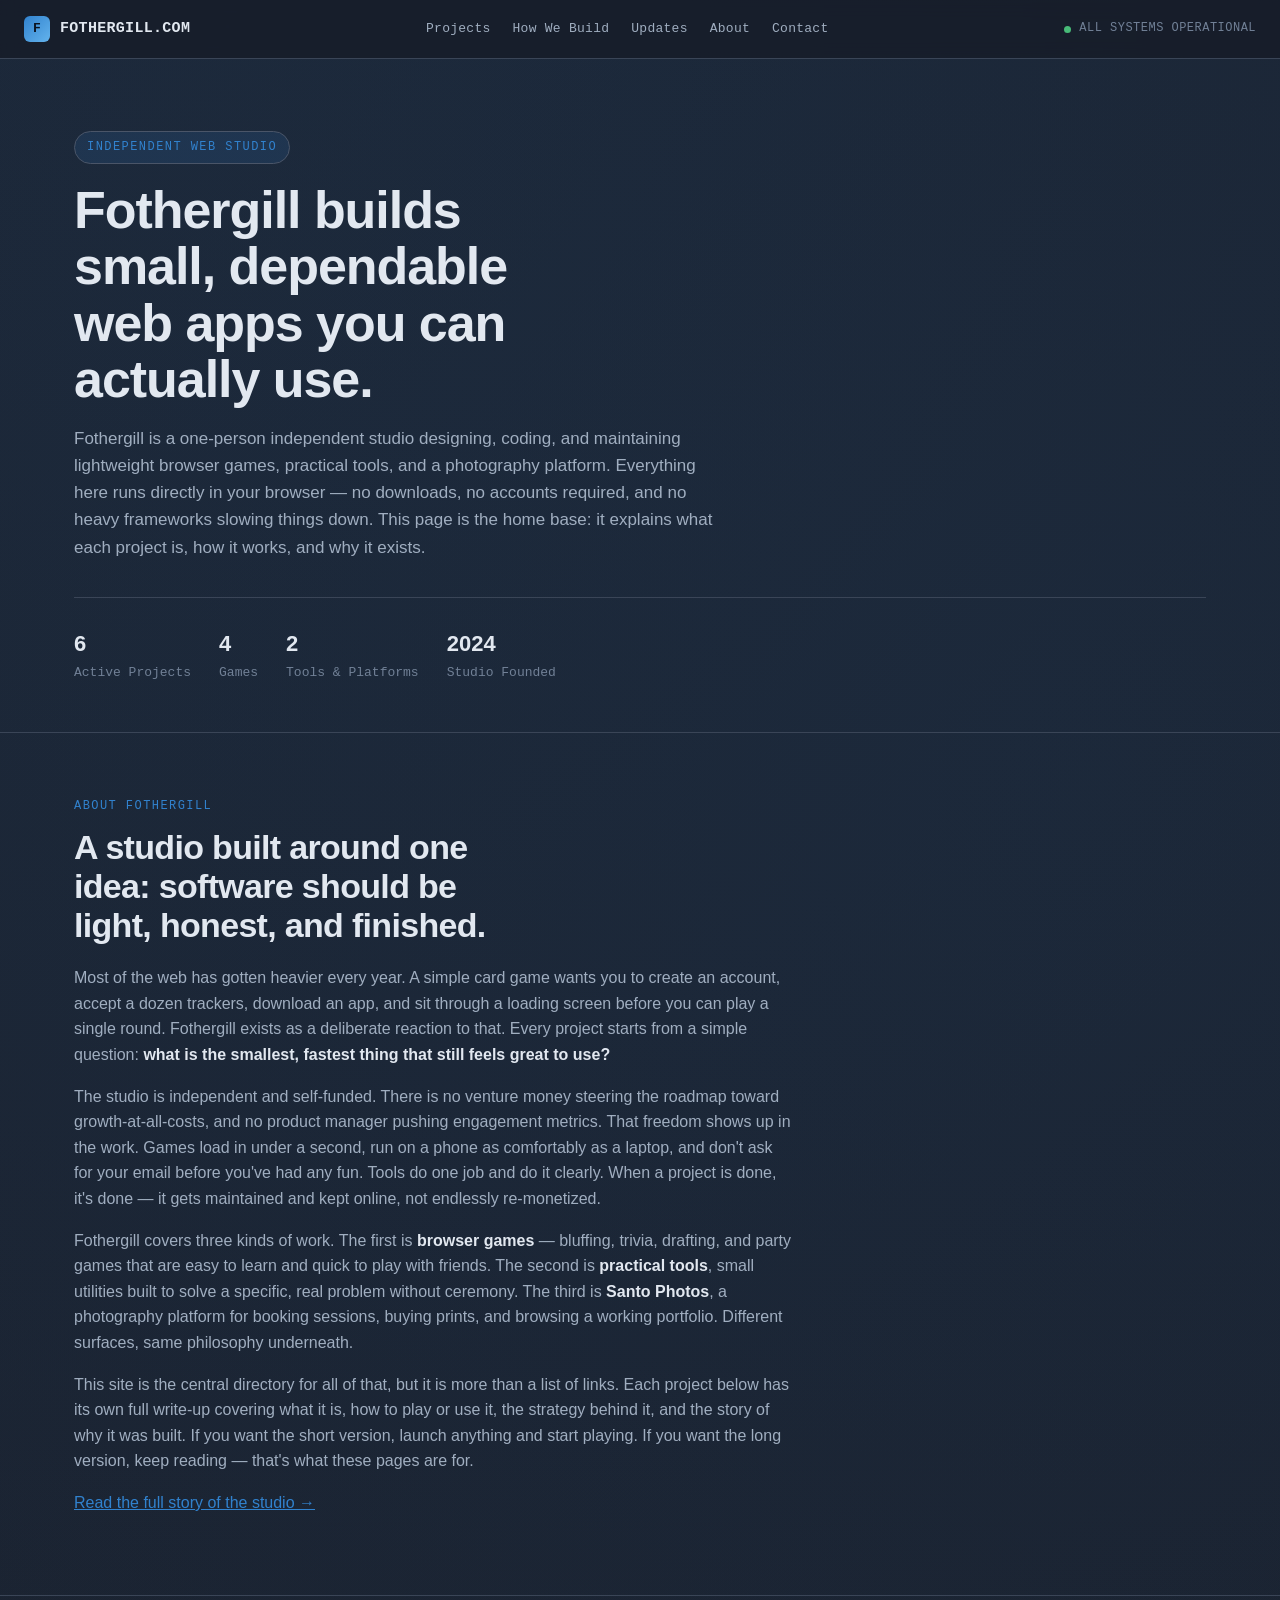
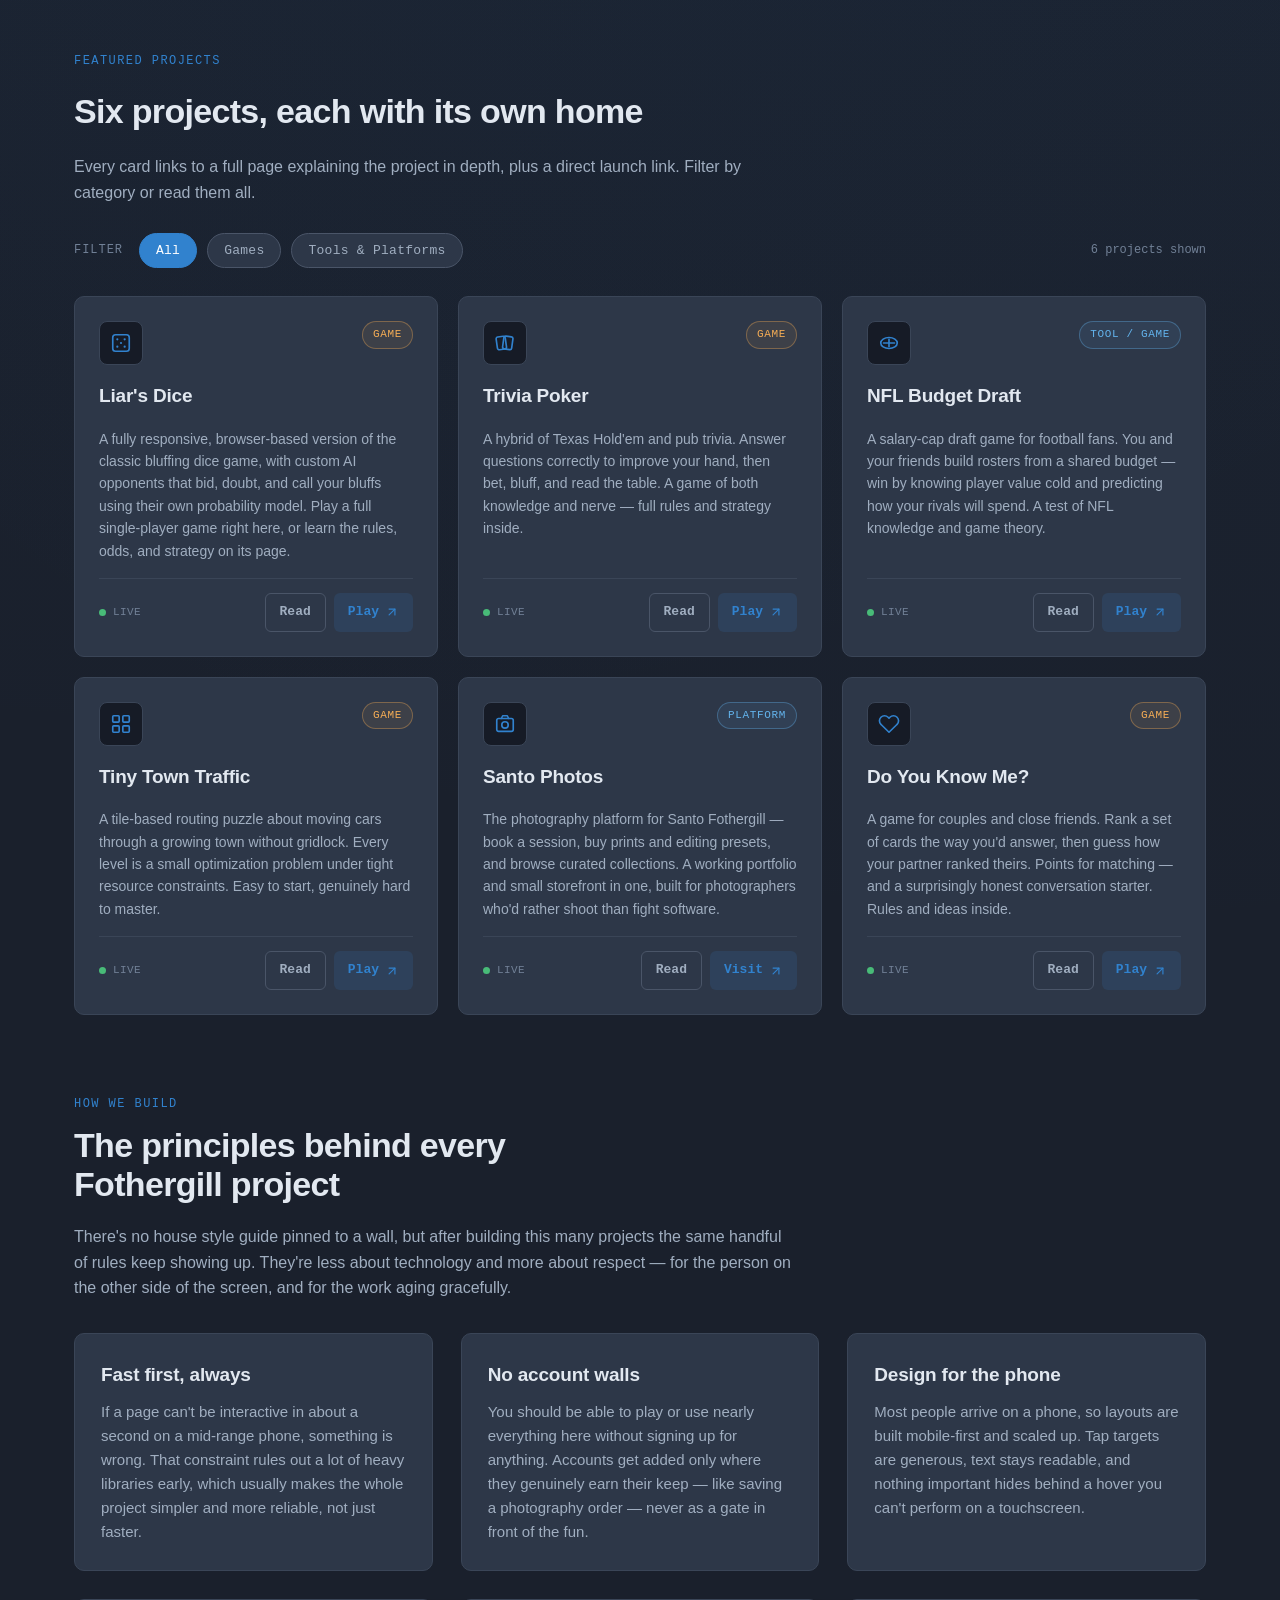
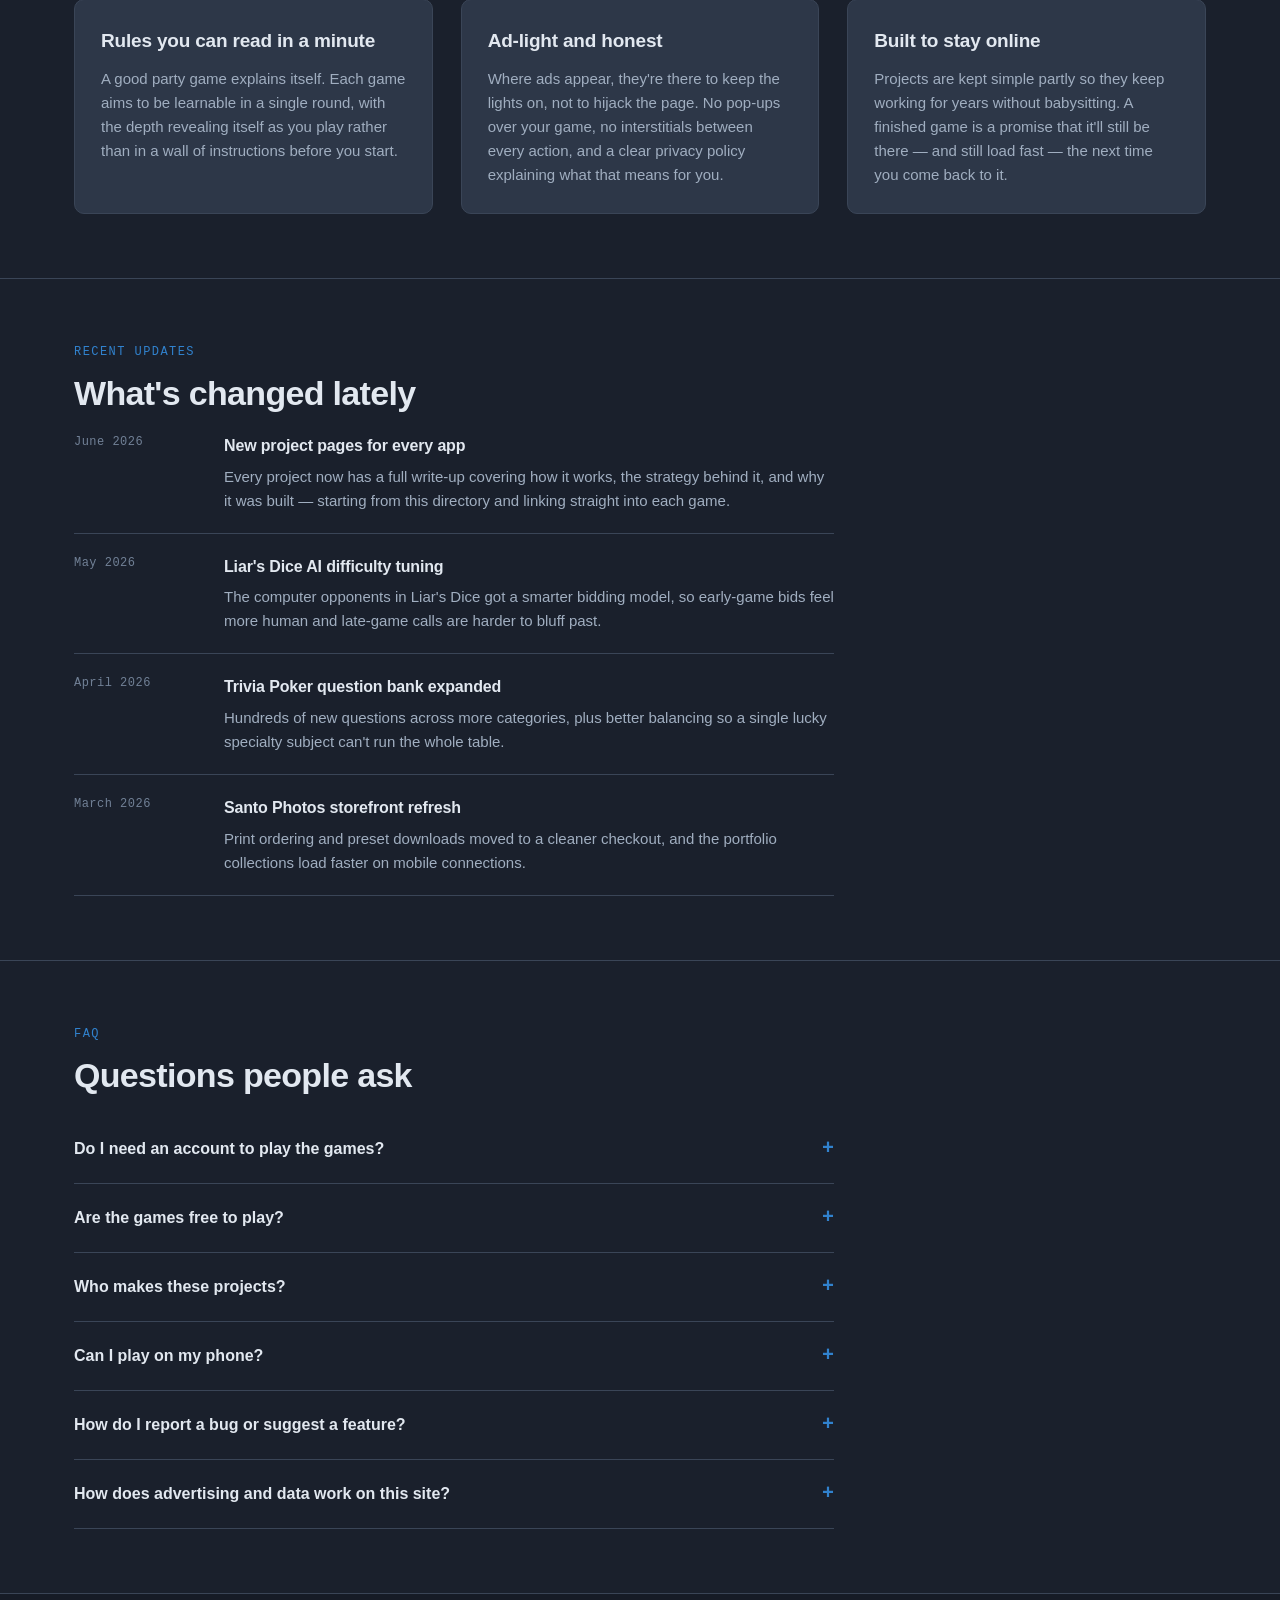
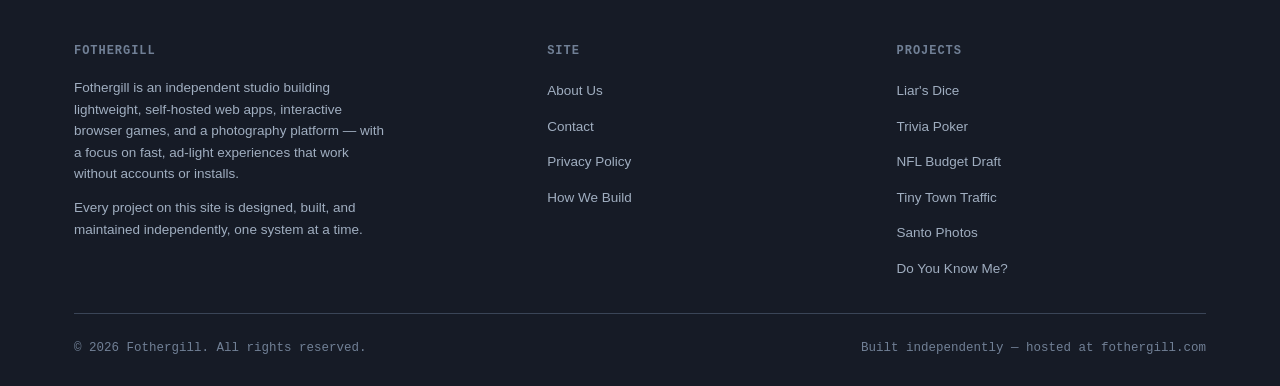
==== index.html @ 96f98ef5 "liars dice intergration" ====
<!DOCTYPE html>
<html lang="en">
<head>
<meta charset="UTF-8">
<meta name="viewport" content="width=device-width, initial-scale=1.0">
<title>Fothergill — Independent Web Games, Tools &amp; Photography Projects</title>
<meta name="description" content="Fothergill is an independent studio building lightweight browser games, practical web tools, and a photography platform — including Liar's Dice, Trivia Poker, an NFL budget draft game, and more. Read how each project works and why it was built.">
<meta name="author" content="Fothergill">
<link rel="canonical" href="https://fothergill.com/">
<meta property="og:type" content="website">
<meta property="og:title" content="Fothergill — Independent Web Games, Tools &amp; Photography Projects">
<meta property="og:description" content="An independent studio building lightweight browser games, practical web tools, and a photography platform. Read how each project works and why it was built.">
<meta property="og:url" content="https://fothergill.com/">
<link rel="stylesheet" href="style.css">
</head>
<body id="top">

<div class="topbar">
  <div class="topbar-inner">
    <a href="index.html" class="brand">
      <span class="brand-mark">F</span>
      FOTHERGILL.COM
    </a>
    <nav class="topnav" aria-label="Primary">
      <a href="#projects">Projects</a>
      <a href="#how-we-build">How We Build</a>
      <a href="#updates">Updates</a>
      <a href="about.html">About</a>
      <a href="contact.html">Contact</a>
    </nav>
    <div class="topbar-status">
      <span class="pulse-dot"></span>
      <span class="status-text">ALL SYSTEMS OPERATIONAL</span>
    </div>
  </div>
</div>

<main>
  <section class="hero">
    <div class="wrap">
      <span class="hero-eyebrow">Independent Web Studio</span>
      <h1>Fothergill builds small, dependable web apps you can actually use.</h1>
      <p>Fothergill is a one-person independent studio designing, coding, and maintaining lightweight browser games, practical tools, and a photography platform. Everything here runs directly in your browser — no downloads, no accounts required, and no heavy frameworks slowing things down. This page is the home base: it explains what each project is, how it works, and why it exists.</p>
      <div class="hero-meta">
        <div>
          <strong id="stat-total">6</strong>
          Active Projects
        </div>
        <div>
          <strong id="stat-games">4</strong>
          Games
        </div>
        <div>
          <strong id="stat-utils">2</strong>
          Tools &amp; Platforms
        </div>
        <div>
          <strong>2024</strong>
          Studio Founded
        </div>
      </div>
    </div>
  </section>

  <!-- ABOUT (on-page, not hidden in a modal) -->
  <section class="section" id="about">
    <div class="wrap">
      <p class="section-eyebrow">About Fothergill</p>
      <h2>A studio built around one idea: software should be light, honest, and finished.</h2>
      <div class="prose">
        <p>Most of the web has gotten heavier every year. A simple card game wants you to create an account, accept a dozen trackers, download an app, and sit through a loading screen before you can play a single round. Fothergill exists as a deliberate reaction to that. Every project starts from a simple question: <strong>what is the smallest, fastest thing that still feels great to use?</strong></p>
        <p>The studio is independent and self-funded. There is no venture money steering the roadmap toward growth-at-all-costs, and no product manager pushing engagement metrics. That freedom shows up in the work. Games load in under a second, run on a phone as comfortably as a laptop, and don't ask for your email before you've had any fun. Tools do one job and do it clearly. When a project is done, it's done — it gets maintained and kept online, not endlessly re-monetized.</p>
        <p>Fothergill covers three kinds of work. The first is <strong>browser games</strong> — bluffing, trivia, drafting, and party games that are easy to learn and quick to play with friends. The second is <strong>practical tools</strong>, small utilities built to solve a specific, real problem without ceremony. The third is <strong>Santo Photos</strong>, a photography platform for booking sessions, buying prints, and browsing a working portfolio. Different surfaces, same philosophy underneath.</p>
        <p>This site is the central directory for all of that, but it is more than a list of links. Each project below has its own full write-up covering what it is, how to play or use it, the strategy behind it, and the story of why it was built. If you want the short version, launch anything and start playing. If you want the long version, keep reading — that's what these pages are for.</p>
        <p><a href="about.html">Read the full story of the studio &rarr;</a></p>
      </div>
    </div>
  </section>

  <!-- FEATURED PROJECTS -->
  <section class="filter-section" id="projects">
    <div class="wrap">
      <p class="section-eyebrow">Featured Projects</p>
      <h2 style="font-size:clamp(24px,3.4vw,34px);letter-spacing:-0.02em;margin:0 0 8px;">Six projects, each with its own home</h2>
      <p class="prose" style="margin-bottom:28px;color:var(--text-secondary);">Every card links to a full page explaining the project in depth, plus a direct launch link. Filter by category or read them all.</p>

      <div class="filter-bar" role="tablist" aria-label="Filter projects by category">
        <span class="filter-label">Filter</span>
        <button class="filter-btn active" data-filter="all" role="tab" aria-selected="true">All</button>
        <button class="filter-btn" data-filter="games" role="tab" aria-selected="false">Games</button>
        <button class="filter-btn" data-filter="utilities" role="tab" aria-selected="false">Tools &amp; Platforms</button>
        <span class="filter-count" id="filter-count">6 projects shown</span>
      </div>

      <div class="grid" id="project-grid">

        <!-- Liar's Dice -->
        <article class="card" data-category="games">
          <div class="card-top">
            <div class="card-icon" aria-hidden="true">
              <svg viewBox="0 0 24 24" fill="none" stroke="currentColor" stroke-width="1.8" stroke-linecap="round" stroke-linejoin="round"><rect x="3" y="3" width="18" height="18" rx="3"/><circle cx="8" cy="8" r="1.2" fill="currentColor" stroke="none"/><circle cx="16" cy="8" r="1.2" fill="currentColor" stroke="none"/><circle cx="8" cy="16" r="1.2" fill="currentColor" stroke="none"/><circle cx="16" cy="16" r="1.2" fill="currentColor" stroke="none"/><circle cx="12" cy="12" r="1.2" fill="currentColor" stroke="none"/></svg>
            </div>
            <span class="card-tag games">Game</span>
          </div>
          <h3 class="card-title"><a href="projects/liars-dice.html">Liar's Dice</a></h3>
          <p>A fully responsive, browser-based version of the classic bluffing dice game, with custom AI opponents that bid, doubt, and call your bluffs using their own probability model. Play a full single-player game right here, or learn the rules, odds, and strategy on its page.</p>
          <div class="card-footer">
            <span class="card-status"><span class="pulse-dot"></span>LIVE</span>
            <div class="card-actions">
              <a class="card-link ghost" href="projects/liars-dice.html">Read</a>
              <a class="card-link" href="liar-dice/">Play
                <svg viewBox="0 0 24 24" fill="none" stroke="currentColor" stroke-width="2" stroke-linecap="round" stroke-linejoin="round"><path d="M7 17L17 7"/><path d="M7 7h10v10"/></svg>
              </a>
            </div>
          </div>
        </article>

        <!-- Trivia Poker -->
        <article class="card" data-category="games">
          <div class="card-top">
            <div class="card-icon" aria-hidden="true">
              <svg viewBox="0 0 24 24" fill="none" stroke="currentColor" stroke-width="1.8" stroke-linecap="round" stroke-linejoin="round"><rect x="3" y="5" width="10" height="14" rx="2" transform="rotate(-8 8 12)"/><rect x="10" y="5" width="10" height="14" rx="2" transform="rotate(8 16 12)"/></svg>
            </div>
            <span class="card-tag games">Game</span>
          </div>
          <h3 class="card-title"><a href="projects/trivia-poker.html">Trivia Poker</a></h3>
          <p>A hybrid of Texas Hold'em and pub trivia. Answer questions correctly to improve your hand, then bet, bluff, and read the table. A game of both knowledge and nerve — full rules and strategy inside.</p>
          <div class="card-footer">
            <span class="card-status"><span class="pulse-dot"></span>LIVE</span>
            <div class="card-actions">
              <a class="card-link ghost" href="projects/trivia-poker.html">Read</a>
              <a class="card-link" href="https://poker.fothergill.com/" target="_blank" rel="noopener noreferrer">Play
                <svg viewBox="0 0 24 24" fill="none" stroke="currentColor" stroke-width="2" stroke-linecap="round" stroke-linejoin="round"><path d="M7 17L17 7"/><path d="M7 7h10v10"/></svg>
              </a>
            </div>
          </div>
        </article>

        <!-- NFL Budget Draft -->
        <article class="card" data-category="utilities">
          <div class="card-top">
            <div class="card-icon" aria-hidden="true">
              <svg viewBox="0 0 24 24" fill="none" stroke="currentColor" stroke-width="1.8" stroke-linecap="round" stroke-linejoin="round"><ellipse cx="12" cy="12" rx="9" ry="6"/><path d="M6 12h12M12 8v8"/></svg>
            </div>
            <span class="card-tag utilities">Tool / Game</span>
          </div>
          <h3 class="card-title"><a href="projects/nfl-budget-draft.html">NFL Budget Draft</a></h3>
          <p>A salary-cap draft game for football fans. You and your friends build rosters from a shared budget — win by knowing player value cold and predicting how your rivals will spend. A test of NFL knowledge and game theory.</p>
          <div class="card-footer">
            <span class="card-status"><span class="pulse-dot"></span>LIVE</span>
            <div class="card-actions">
              <a class="card-link ghost" href="projects/nfl-budget-draft.html">Read</a>
              <a class="card-link" href="https://budgetnfldraft.fothergill.com/" target="_blank" rel="noopener noreferrer">Play
                <svg viewBox="0 0 24 24" fill="none" stroke="currentColor" stroke-width="2" stroke-linecap="round" stroke-linejoin="round"><path d="M7 17L17 7"/><path d="M7 7h10v10"/></svg>
              </a>
            </div>
          </div>
        </article>

        <!-- Tiny Town Traffic -->
        <article class="card" data-category="games">
          <div class="card-top">
            <div class="card-icon" aria-hidden="true">
              <svg viewBox="0 0 24 24" fill="none" stroke="currentColor" stroke-width="1.8" stroke-linecap="round" stroke-linejoin="round"><rect x="3" y="3" width="7" height="7" rx="1"/><rect x="14" y="3" width="7" height="7" rx="1"/><rect x="3" y="14" width="7" height="7" rx="1"/><rect x="14" y="14" width="7" height="7" rx="1"/></svg>
            </div>
            <span class="card-tag games">Game</span>
          </div>
          <h3 class="card-title"><a href="projects/tiny-town-traffic.html">Tiny Town Traffic</a></h3>
          <p>A tile-based routing puzzle about moving cars through a growing town without gridlock. Every level is a small optimization problem under tight resource constraints. Easy to start, genuinely hard to master.</p>
          <div class="card-footer">
            <span class="card-status"><span class="pulse-dot"></span>LIVE</span>
            <div class="card-actions">
              <a class="card-link ghost" href="projects/tiny-town-traffic.html">Read</a>
              <a class="card-link" href="https://santofother.github.io/Tiny-Town-Traffic/" target="_blank" rel="noopener noreferrer">Play
                <svg viewBox="0 0 24 24" fill="none" stroke="currentColor" stroke-width="2" stroke-linecap="round" stroke-linejoin="round"><path d="M7 17L17 7"/><path d="M7 7h10v10"/></svg>
              </a>
            </div>
          </div>
        </article>

        <!-- Santo Photos -->
        <article class="card" data-category="utilities">
          <div class="card-top">
            <div class="card-icon" aria-hidden="true">
              <svg viewBox="0 0 24 24" fill="none" stroke="currentColor" stroke-width="1.8" stroke-linecap="round" stroke-linejoin="round"><rect x="3" y="6" width="18" height="14" rx="2"/><path d="M8 6l1.5-3h5L16 6"/><circle cx="12" cy="13" r="3.5"/></svg>
            </div>
            <span class="card-tag utilities">Platform</span>
          </div>
          <h3 class="card-title"><a href="projects/santo-photos.html">Santo Photos</a></h3>
          <p>The photography platform for Santo Fothergill — book a session, buy prints and editing presets, and browse curated collections. A working portfolio and small storefront in one, built for photographers who'd rather shoot than fight software.</p>
          <div class="card-footer">
            <span class="card-status"><span class="pulse-dot"></span>LIVE</span>
            <div class="card-actions">
              <a class="card-link ghost" href="projects/santo-photos.html">Read</a>
              <a class="card-link" href="https://santophotos.fothergill.com/" target="_blank" rel="noopener noreferrer">Visit
                <svg viewBox="0 0 24 24" fill="none" stroke="currentColor" stroke-width="2" stroke-linecap="round" stroke-linejoin="round"><path d="M7 17L17 7"/><path d="M7 7h10v10"/></svg>
              </a>
            </div>
          </div>
        </article>

        <!-- Do You Know Me? -->
        <article class="card" data-category="games">
          <div class="card-top">
            <div class="card-icon" aria-hidden="true">
              <svg viewBox="0 0 24 24" fill="none" stroke="currentColor" stroke-width="1.8" stroke-linecap="round" stroke-linejoin="round"><path d="M20.8 4.6a5.5 5.5 0 0 0-7.8 0L12 5.6l-1-1a5.5 5.5 0 0 0-7.8 7.8l1 1L12 21l7.8-7.6 1-1a5.5 5.5 0 0 0 0-7.8z"/></svg>
            </div>
            <span class="card-tag games">Game</span>
          </div>
          <h3 class="card-title"><a href="projects/do-you-know-me.html">Do You Know Me?</a></h3>
          <p>A game for couples and close friends. Rank a set of cards the way you'd answer, then guess how your partner ranked theirs. Points for matching — and a surprisingly honest conversation starter. Rules and ideas inside.</p>
          <div class="card-footer">
            <span class="card-status"><span class="pulse-dot"></span>LIVE</span>
            <div class="card-actions">
              <a class="card-link ghost" href="projects/do-you-know-me.html">Read</a>
              <a class="card-link" href="https://fothergill.com/" target="_blank" rel="noopener noreferrer">Play
                <svg viewBox="0 0 24 24" fill="none" stroke="currentColor" stroke-width="2" stroke-linecap="round" stroke-linejoin="round"><path d="M7 17L17 7"/><path d="M7 7h10v10"/></svg>
              </a>
            </div>
          </div>
        </article>

      </div>

      <div class="empty-state" id="empty-state">No projects match this filter yet.</div>
    </div>
  </section>

  <!-- HOW WE BUILD -->
  <section class="section" id="how-we-build">
    <div class="wrap">
      <p class="section-eyebrow">How We Build</p>
      <h2>The principles behind every Fothergill project</h2>
      <div class="prose">
        <p>There's no house style guide pinned to a wall, but after building this many projects the same handful of rules keep showing up. They're less about technology and more about respect — for the person on the other side of the screen, and for the work aging gracefully.</p>
      </div>
      <div class="two-col" style="margin-top:32px;">
        <div class="info-card">
          <h3>Fast first, always</h3>
          <p>If a page can't be interactive in about a second on a mid-range phone, something is wrong. That constraint rules out a lot of heavy libraries early, which usually makes the whole project simpler and more reliable, not just faster.</p>
        </div>
        <div class="info-card">
          <h3>No account walls</h3>
          <p>You should be able to play or use nearly everything here without signing up for anything. Accounts get added only where they genuinely earn their keep — like saving a photography order — never as a gate in front of the fun.</p>
        </div>
        <div class="info-card">
          <h3>Design for the phone</h3>
          <p>Most people arrive on a phone, so layouts are built mobile-first and scaled up. Tap targets are generous, text stays readable, and nothing important hides behind a hover you can't perform on a touchscreen.</p>
        </div>
        <div class="info-card">
          <h3>Rules you can read in a minute</h3>
          <p>A good party game explains itself. Each game aims to be learnable in a single round, with the depth revealing itself as you play rather than in a wall of instructions before you start.</p>
        </div>
        <div class="info-card">
          <h3>Ad-light and honest</h3>
          <p>Where ads appear, they're there to keep the lights on, not to hijack the page. No pop-ups over your game, no interstitials between every action, and a clear privacy policy explaining what that means for you.</p>
        </div>
        <div class="info-card">
          <h3>Built to stay online</h3>
          <p>Projects are kept simple partly so they keep working for years without babysitting. A finished game is a promise that it'll still be there — and still load fast — the next time you come back to it.</p>
        </div>
      </div>
    </div>
  </section>

  <!-- UPDATES -->
  <section class="section" id="updates">
    <div class="wrap">
      <p class="section-eyebrow">Recent Updates</p>
      <h2>What's changed lately</h2>
      <ul class="updates">
        <li>
          <span class="update-date">June 2026</span>
          <div class="update-body">
            <h3>New project pages for every app</h3>
            <p>Every project now has a full write-up covering how it works, the strategy behind it, and why it was built — starting from this directory and linking straight into each game.</p>
          </div>
        </li>
        <li>
          <span class="update-date">May 2026</span>
          <div class="update-body">
            <h3>Liar's Dice AI difficulty tuning</h3>
            <p>The computer opponents in Liar's Dice got a smarter bidding model, so early-game bids feel more human and late-game calls are harder to bluff past.</p>
          </div>
        </li>
        <li>
          <span class="update-date">April 2026</span>
          <div class="update-body">
            <h3>Trivia Poker question bank expanded</h3>
            <p>Hundreds of new questions across more categories, plus better balancing so a single lucky specialty subject can't run the whole table.</p>
          </div>
        </li>
        <li>
          <span class="update-date">March 2026</span>
          <div class="update-body">
            <h3>Santo Photos storefront refresh</h3>
            <p>Print ordering and preset downloads moved to a cleaner checkout, and the portfolio collections load faster on mobile connections.</p>
          </div>
        </li>
      </ul>
    </div>
  </section>

  <!-- FAQ -->
  <section class="section" id="faq" style="border-bottom:none;">
    <div class="wrap">
      <p class="section-eyebrow">FAQ</p>
      <h2>Questions people ask</h2>
      <div class="faq">
        <details>
          <summary>Do I need an account to play the games?</summary>
          <p>No. Every game on this site runs directly in your browser and can be played without creating an account or installing anything. The only place accounts come up is Santo Photos, where you may create one to track a print order or session booking.</p>
        </details>
        <details>
          <summary>Are the games free to play?</summary>
          <p>Yes, the games are free to play in the browser. The site is supported by lightweight advertising, which is explained in full on the <a href="privacy.html">privacy policy</a> page. Santo Photos sells prints, presets, and photography sessions, which are paid products.</p>
        </details>
        <details>
          <summary>Who makes these projects?</summary>
          <p>Fothergill is an independent studio run by Santo Fothergill. Each project is designed, coded, and maintained independently rather than by a large team. You can read more on the <a href="about.html">About</a> page.</p>
        </details>
        <details>
          <summary>Can I play on my phone?</summary>
          <p>Yes. Every project is built mobile-first and works on modern phones, tablets, and desktops. No app store download is required — the browser is the app.</p>
        </details>
        <details>
          <summary>How do I report a bug or suggest a feature?</summary>
          <p>Head to the <a href="contact.html">contact page</a> and email the address listed there. Bug reports that include your device and browser are especially helpful and genuinely do get read.</p>
        </details>
        <details>
          <summary>How does advertising and data work on this site?</summary>
          <p>The site uses third-party advertising to stay free. Those providers may use cookies to serve relevant ads. Full details, including how to opt out of personalized advertising, are on the <a href="privacy.html">privacy policy</a> page.</p>
        </details>
      </div>
    </div>
  </section>
</main>

<footer>
  <div class="wrap">
    <div class="footer-grid">
      <div class="footer-col">
        <h3>Fothergill</h3>
        <p>Fothergill is an independent studio building lightweight, self-hosted web apps, interactive browser games, and a photography platform — with a focus on fast, ad-light experiences that work without accounts or installs.</p>
        <p>Every project on this site is designed, built, and maintained independently, one system at a time.</p>
      </div>
      <div class="footer-col">
        <h3>Site</h3>
        <ul class="footer-links">
          <li><a href="about.html">About Us</a></li>
          <li><a href="contact.html">Contact</a></li>
          <li><a href="privacy.html">Privacy Policy</a></li>
          <li><a href="#how-we-build">How We Build</a></li>
        </ul>
      </div>
      <div class="footer-col">
        <h3>Projects</h3>
        <ul class="footer-links">
          <li><a href="projects/liars-dice.html">Liar's Dice</a></li>
          <li><a href="projects/trivia-poker.html">Trivia Poker</a></li>
          <li><a href="projects/nfl-budget-draft.html">NFL Budget Draft</a></li>
          <li><a href="projects/tiny-town-traffic.html">Tiny Town Traffic</a></li>
          <li><a href="projects/santo-photos.html">Santo Photos</a></li>
          <li><a href="projects/do-you-know-me.html">Do You Know Me?</a></li>
        </ul>
      </div>
    </div>
    <div class="footer-bottom">
      <span>&copy; <span id="year"></span> Fothergill. All rights reserved.</span>
      <span>Built independently — hosted at fothergill.com</span>
    </div>
  </div>
</footer>

<script>
  (function(){
    "use strict";
    document.getElementById('year').textContent = new Date().getFullYear();

    var buttons = document.querySelectorAll('.filter-btn');
    var cards = document.querySelectorAll('.card');
    var countEl = document.getElementById('filter-count');
    var emptyState = document.getElementById('empty-state');

    function applyFilter(filter){
      var visible = 0;
      cards.forEach(function(card){
        var cat = card.getAttribute('data-category');
        var show = (filter === 'all') || (cat === filter);
        card.classList.toggle('hidden', !show);
        if(show) visible++;
      });
      countEl.textContent = visible + (visible === 1 ? ' project shown' : ' projects shown');
      emptyState.classList.toggle('visible', visible === 0);
    }

    buttons.forEach(function(btn){
      btn.addEventListener('click', function(){
        buttons.forEach(function(b){
          b.classList.remove('active');
          b.setAttribute('aria-selected', 'false');
        });
        btn.classList.add('active');
        btn.setAttribute('aria-selected', 'true');
        applyFilter(btn.getAttribute('data-filter'));
      });
    });

    var gameCount = document.querySelectorAll('.card[data-category="games"]').length;
    var utilCount = document.querySelectorAll('.card[data-category="utilities"]').length;
    document.getElementById('stat-total').textContent = cards.length;
    document.getElementById('stat-games').textContent = gameCount;
    document.getElementById('stat-utils').textContent = utilCount;
  })();
</script>

</body>
</html>
---- style.css ----
:root{
  --bg: #1a202c;
  --bg-elevated: #161b26;
  --surface: #2d3748;
  --surface-hover: #344055;
  --border: #4a5568;
  --border-soft: #3a4557;
  --accent: #3182ce;
  --accent-hover: #2b6cb0;
  --accent-soft: rgba(49, 130, 206, 0.14);
  --text-primary: #e2e8f0;
  --text-secondary: #a0aec0;
  --text-muted: #718096;
  --status-live: #48bb78;
  --radius: 10px;
  --mono: "SFMono-Regular", Consolas, "Liberation Mono", Menlo, monospace;
  --sans: -apple-system, BlinkMacSystemFont, "Segoe UI", Roboto, Helvetica, Arial, sans-serif;
}

*,*::before,*::after{ box-sizing: border-box; }

html{ scroll-behavior: smooth; }

body{
  margin: 0;
  background: var(--bg);
  background-image:
    radial-gradient(circle at 15% 0%, rgba(49,130,206,0.08), transparent 45%),
    radial-gradient(circle at 85% 15%, rgba(49,130,206,0.05), transparent 40%);
  color: var(--text-primary);
  font-family: var(--sans);
  line-height: 1.6;
  -webkit-font-smoothing: antialiased;
}

a{ color: var(--accent); }

::selection{ background: var(--accent-soft); color: var(--text-primary); }

:focus-visible{
  outline: 2px solid var(--accent);
  outline-offset: 3px;
  border-radius: 4px;
}

img{ max-width: 100%; height: auto; }

.wrap{
  max-width: 1180px;
  margin: 0 auto;
  padding: 0 24px;
}
.wrap-narrow{
  max-width: 820px;
  margin: 0 auto;
  padding: 0 24px;
}

/* ---------- Top bar ---------- */
.topbar{
  border-bottom: 1px solid var(--border-soft);
  background: rgba(22, 27, 38, 0.7);
  backdrop-filter: blur(8px);
  position: sticky;
  top: 0;
  z-index: 50;
}
.topbar-inner{
  display: flex;
  align-items: center;
  justify-content: space-between;
  padding: 16px 24px;
  gap: 16px;
}
.brand{
  display: flex;
  align-items: center;
  gap: 10px;
  font-family: var(--mono);
  font-weight: 700;
  font-size: 15px;
  letter-spacing: 0.02em;
  text-decoration: none;
  color: var(--text-primary);
}
.brand-mark{
  width: 26px;
  height: 26px;
  border-radius: 6px;
  background: linear-gradient(135deg, var(--accent), #63b3ed);
  display: flex;
  align-items: center;
  justify-content: center;
  color: #0b1320;
  font-weight: 800;
  font-size: 13px;
  flex-shrink: 0;
}
.topnav{
  display: flex;
  align-items: center;
  gap: 22px;
}
.topnav a{
  font-family: var(--mono);
  font-size: 13px;
  color: var(--text-secondary);
  text-decoration: none;
  letter-spacing: 0.02em;
  transition: color 0.15s ease;
}
.topnav a:hover, .topnav a.active{ color: var(--text-primary); }

.topbar-status{
  display: flex;
  align-items: center;
  gap: 8px;
  font-family: var(--mono);
  font-size: 12px;
  color: var(--text-muted);
  letter-spacing: 0.04em;
}
.pulse-dot{
  width: 7px;
  height: 7px;
  border-radius: 50%;
  background: var(--status-live);
  box-shadow: 0 0 0 0 rgba(72,187,120,0.6);
  animation: pulse 2.2s infinite;
  flex-shrink: 0;
}
@keyframes pulse{
  0%{ box-shadow: 0 0 0 0 rgba(72,187,120,0.45); }
  70%{ box-shadow: 0 0 0 6px rgba(72,187,120,0); }
  100%{ box-shadow: 0 0 0 0 rgba(72,187,120,0); }
}

/* ---------- Hero ---------- */
.hero{
  padding: 72px 0 48px;
  border-bottom: 1px solid var(--border-soft);
}
.hero-eyebrow{
  font-family: var(--mono);
  font-size: 12px;
  letter-spacing: 0.12em;
  text-transform: uppercase;
  color: var(--accent);
  display: inline-flex;
  align-items: center;
  gap: 8px;
  margin-bottom: 18px;
  padding: 6px 12px;
  border: 1px solid var(--border);
  border-radius: 999px;
  background: var(--accent-soft);
}
.hero h1{
  font-size: clamp(32px, 5vw, 52px);
  line-height: 1.08;
  letter-spacing: -0.02em;
  margin: 0 0 18px;
  max-width: 18ch;
}
.hero p{
  font-size: 17px;
  color: var(--text-secondary);
  max-width: 640px;
  margin: 0;
}
.hero-meta{
  display: flex;
  flex-wrap: wrap;
  gap: 28px;
  margin-top: 36px;
  padding-top: 28px;
  border-top: 1px solid var(--border-soft);
  font-family: var(--mono);
  font-size: 13px;
  color: var(--text-muted);
}
.hero-meta strong{
  display: block;
  color: var(--text-primary);
  font-size: 22px;
  font-family: var(--sans);
  font-weight: 700;
  margin-bottom: 2px;
}

/* ---------- Section scaffolding ---------- */
.section{
  padding: 64px 0;
  border-bottom: 1px solid var(--border-soft);
}
.section-eyebrow{
  font-family: var(--mono);
  font-size: 12px;
  letter-spacing: 0.12em;
  text-transform: uppercase;
  color: var(--accent);
  margin: 0 0 12px;
}
.section h2{
  font-size: clamp(24px, 3.4vw, 34px);
  line-height: 1.15;
  letter-spacing: -0.02em;
  margin: 0 0 20px;
  max-width: 24ch;
}
.section h3{
  font-size: 19px;
  margin: 28px 0 10px;
  letter-spacing: -0.01em;
}
.prose{
  max-width: 720px;
}
.prose p{
  font-size: 16px;
  color: var(--text-secondary);
  margin: 0 0 16px;
}
.prose ul, .prose ol{
  color: var(--text-secondary);
  font-size: 16px;
  padding-left: 22px;
  margin: 0 0 16px;
}
.prose li{ margin-bottom: 8px; }
.prose strong{ color: var(--text-primary); }

.two-col{
  display: grid;
  grid-template-columns: repeat(auto-fit, minmax(300px, 1fr));
  gap: 28px;
}
.info-card{
  background: var(--surface);
  border: 1px solid var(--border-soft);
  border-radius: var(--radius);
  padding: 26px;
}
.info-card h3{ margin-top: 0; }
.info-card p{ color: var(--text-secondary); font-size: 15px; margin: 0; }

/* ---------- Filter bar ---------- */
.filter-section{
  padding: 56px 0 8px;
}
.filter-bar{
  display: flex;
  align-items: center;
  gap: 10px;
  flex-wrap: wrap;
  margin-bottom: 28px;
}
.filter-label{
  font-family: var(--mono);
  font-size: 12px;
  color: var(--text-muted);
  letter-spacing: 0.08em;
  text-transform: uppercase;
  margin-right: 6px;
}
.filter-btn{
  font-family: var(--mono);
  font-size: 13px;
  letter-spacing: 0.02em;
  background: var(--surface);
  border: 1px solid var(--border);
  color: var(--text-secondary);
  padding: 9px 16px;
  border-radius: 999px;
  cursor: pointer;
  transition: background 0.15s ease, color 0.15s ease, border-color 0.15s ease, transform 0.1s ease;
}
.filter-btn:hover{
  color: var(--text-primary);
  border-color: var(--accent);
  transform: translateY(-1px);
}
.filter-btn.active{
  background: var(--accent);
  border-color: var(--accent);
  color: #ffffff;
}
.filter-count{
  font-family: var(--mono);
  font-size: 12px;
  color: var(--text-muted);
  margin-left: auto;
}

/* ---------- Grid ---------- */
.grid{
  display: grid;
  grid-template-columns: repeat(auto-fill, minmax(320px, 1fr));
  gap: 20px;
  padding-bottom: 8px;
}
.card{
  background: var(--surface);
  border: 1px solid var(--border-soft);
  border-radius: var(--radius);
  padding: 24px;
  display: flex;
  flex-direction: column;
  gap: 16px;
  transition: transform 0.18s ease, border-color 0.18s ease, box-shadow 0.18s ease;
  position: relative;
}
.card:hover{
  transform: translateY(-3px);
  border-color: var(--accent);
  box-shadow: 0 12px 28px -12px rgba(0,0,0,0.45);
}
.card.hidden{ display: none; }
.card-top{
  display: flex;
  align-items: flex-start;
  justify-content: space-between;
  gap: 12px;
}
.card-icon{
  width: 44px;
  height: 44px;
  border-radius: 8px;
  background: var(--bg-elevated);
  border: 1px solid var(--border-soft);
  display: flex;
  align-items: center;
  justify-content: center;
  color: var(--accent);
  flex-shrink: 0;
}
.card-icon svg{ width: 22px; height: 22px; }
.card-tag{
  font-family: var(--mono);
  font-size: 11px;
  letter-spacing: 0.06em;
  text-transform: uppercase;
  padding: 4px 10px;
  border-radius: 999px;
  border: 1px solid var(--border);
  color: var(--text-secondary);
  white-space: nowrap;
}
.card-tag.games{ color: #f6ad55; border-color: rgba(246,173,85,0.35); background: rgba(246,173,85,0.08); }
.card-tag.utilities{ color: #63b3ed; border-color: rgba(99,179,237,0.35); background: rgba(99,179,237,0.08); }
.card h2, .card h3.card-title{
  font-size: 19px;
  margin: 0;
  letter-spacing: -0.01em;
}
.card h2 a, .card h3.card-title a{ color: var(--text-primary); text-decoration: none; }
.card h2 a:hover, .card h3.card-title a:hover{ color: var(--accent); }
.card p{
  font-size: 14px;
  color: var(--text-secondary);
  margin: 0;
  flex-grow: 1;
}
.card-footer{
  display: flex;
  align-items: center;
  justify-content: space-between;
  padding-top: 14px;
  border-top: 1px solid var(--border-soft);
  gap: 10px;
}
.card-status{
  display: flex;
  align-items: center;
  gap: 7px;
  font-family: var(--mono);
  font-size: 11px;
  color: var(--text-muted);
  letter-spacing: 0.04em;
}
.card-actions{ display: flex; gap: 8px; }
.card-link{
  display: inline-flex;
  align-items: center;
  gap: 6px;
  font-family: var(--mono);
  font-size: 13px;
  font-weight: 600;
  color: var(--accent);
  text-decoration: none;
  padding: 8px 14px;
  border-radius: 6px;
  background: var(--accent-soft);
  transition: background 0.15s ease, color 0.15s ease;
}
.card-link:hover{ background: var(--accent); color: #fff; }
.card-link svg{ width: 14px; height: 14px; transition: transform 0.15s ease; }
.card-link:hover svg{ transform: translate(2px,-2px); }
.card-link.ghost{ background: transparent; border: 1px solid var(--border); color: var(--text-secondary); }
.card-link.ghost:hover{ background: var(--surface-hover); color: var(--text-primary); border-color: var(--accent); }

.empty-state{
  display: none;
  text-align: center;
  padding: 64px 24px;
  color: var(--text-muted);
  font-family: var(--mono);
  font-size: 14px;
}
.empty-state.visible{ display: block; }

/* ---------- Updates / timeline ---------- */
.updates{
  list-style: none;
  margin: 0;
  padding: 0;
  max-width: 760px;
}
.updates li{
  padding: 20px 0;
  border-bottom: 1px solid var(--border-soft);
  display: grid;
  grid-template-columns: 130px 1fr;
  gap: 20px;
}
.updates li:first-child{ padding-top: 0; }
.update-date{
  font-family: var(--mono);
  font-size: 12px;
  color: var(--text-muted);
  letter-spacing: 0.04em;
}
.update-body h3{ margin: 0 0 6px; font-size: 16px; }
.update-body p{ margin: 0; font-size: 15px; color: var(--text-secondary); }

/* ---------- FAQ ---------- */
.faq{ max-width: 760px; }
.faq details{
  border-bottom: 1px solid var(--border-soft);
  padding: 18px 0;
}
.faq summary{
  cursor: pointer;
  font-size: 16px;
  font-weight: 600;
  color: var(--text-primary);
  list-style: none;
  display: flex;
  justify-content: space-between;
  align-items: center;
  gap: 12px;
}
.faq summary::-webkit-details-marker{ display: none; }
.faq summary::after{
  content: "+";
  font-family: var(--mono);
  color: var(--accent);
  font-size: 20px;
  transition: transform 0.15s ease;
}
.faq details[open] summary::after{ content: "\2013"; }
.faq details p{
  margin: 12px 0 0;
  color: var(--text-secondary);
  font-size: 15px;
}

/* ---------- Subpage header ---------- */
.subhead{
  padding: 56px 0 40px;
  border-bottom: 1px solid var(--border-soft);
}
.breadcrumb{
  font-family: var(--mono);
  font-size: 12px;
  color: var(--text-muted);
  margin-bottom: 20px;
  letter-spacing: 0.03em;
}
.breadcrumb a{ color: var(--text-secondary); text-decoration: none; }
.breadcrumb a:hover{ color: var(--accent); }
.subhead h1{
  font-size: clamp(28px, 4.4vw, 44px);
  line-height: 1.1;
  letter-spacing: -0.02em;
  margin: 0 0 16px;
  max-width: 20ch;
}
.subhead .lede{
  font-size: 18px;
  color: var(--text-secondary);
  max-width: 640px;
  margin: 0 0 24px;
}
.badge-row{ display: flex; flex-wrap: wrap; gap: 10px; align-items: center; }

.article{ padding: 48px 0 8px; }
.article h2{
  font-size: 24px;
  letter-spacing: -0.01em;
  margin: 40px 0 14px;
  scroll-margin-top: 90px;
}
.article h2:first-child{ margin-top: 0; }
.article h3{ font-size: 18px; margin: 26px 0 10px; }
.article p, .article li{
  font-size: 16.5px;
  color: var(--text-secondary);
}
.article p{ margin: 0 0 16px; }
.article ul, .article ol{ padding-left: 22px; margin: 0 0 18px; }
.article li{ margin-bottom: 9px; }
.article strong{ color: var(--text-primary); }
.article blockquote{
  border-left: 3px solid var(--accent);
  margin: 20px 0;
  padding: 4px 0 4px 18px;
  color: var(--text-secondary);
  font-style: italic;
}
.cta-row{
  display: flex;
  flex-wrap: wrap;
  gap: 12px;
  margin: 36px 0;
  padding: 24px;
  background: var(--surface);
  border: 1px solid var(--border-soft);
  border-radius: var(--radius);
  align-items: center;
}
.btn{
  display: inline-flex;
  align-items: center;
  gap: 8px;
  font-family: var(--mono);
  font-size: 14px;
  font-weight: 600;
  text-decoration: none;
  padding: 11px 20px;
  border-radius: 6px;
  cursor: pointer;
  border: 1px solid transparent;
  transition: background 0.15s ease, color 0.15s ease, border-color 0.15s ease;
}
.btn-primary{ background: var(--accent); color: #fff; }
.btn-primary:hover{ background: var(--accent-hover); }
.btn-ghost{ background: transparent; border-color: var(--border); color: var(--text-secondary); }
.btn-ghost:hover{ color: var(--text-primary); border-color: var(--accent); }

/* ---------- Contact form ---------- */
.form-group{ margin-bottom: 16px; }
.form-group label{
  display: block;
  font-family: var(--mono);
  font-size: 12px;
  color: var(--text-muted);
  margin-bottom: 6px;
  text-transform: uppercase;
  letter-spacing: 0.04em;
}
.form-group input,
.form-group textarea{
  width: 100%;
  background: var(--bg-elevated);
  border: 1px solid var(--border);
  border-radius: 6px;
  padding: 11px 13px;
  color: var(--text-primary);
  font-family: var(--sans);
  font-size: 15px;
  resize: vertical;
}
.form-group input:focus,
.form-group textarea:focus{ border-color: var(--accent); outline: none; }
.contact-note{ font-size: 13.5px; color: var(--text-muted); margin-top: 14px; }

/* ---------- Footer ---------- */
footer{
  border-top: 1px solid var(--border-soft);
  background: var(--bg-elevated);
  padding: 48px 0 28px;
}
.footer-grid{
  display: grid;
  grid-template-columns: 1.4fr 1fr 1fr;
  gap: 40px;
  padding-bottom: 32px;
}
.footer-col h3{
  font-family: var(--mono);
  font-size: 12px;
  text-transform: uppercase;
  letter-spacing: 0.08em;
  color: var(--text-muted);
  margin: 0 0 16px;
}
.footer-col p{
  font-size: 13.5px;
  color: var(--text-secondary);
  margin: 0 0 12px;
  max-width: 42ch;
}
.footer-links{
  list-style: none;
  margin: 0;
  padding: 0;
  display: flex;
  flex-direction: column;
  gap: 10px;
}
.footer-links a{
  color: var(--text-secondary);
  font-size: 13.5px;
  text-decoration: none;
  transition: color 0.15s ease;
}
.footer-links a:hover{ color: var(--accent); }
.footer-bottom{
  padding-top: 24px;
  border-top: 1px solid var(--border-soft);
  display: flex;
  flex-wrap: wrap;
  align-items: center;
  justify-content: space-between;
  gap: 12px;
  font-size: 12.5px;
  color: var(--text-muted);
  font-family: var(--mono);
}

@media (max-width: 760px){
  .footer-grid{ grid-template-columns: 1fr; gap: 28px; }
  .hero{ padding: 52px 0 36px; }
  .topbar-status{ display: none; }
  .topnav{ gap: 14px; }
  .updates li{ grid-template-columns: 1fr; gap: 6px; }
}

@media (prefers-reduced-motion: reduce){
  *{ animation-duration: 0.001ms !important; transition-duration: 0.001ms !important; }
}
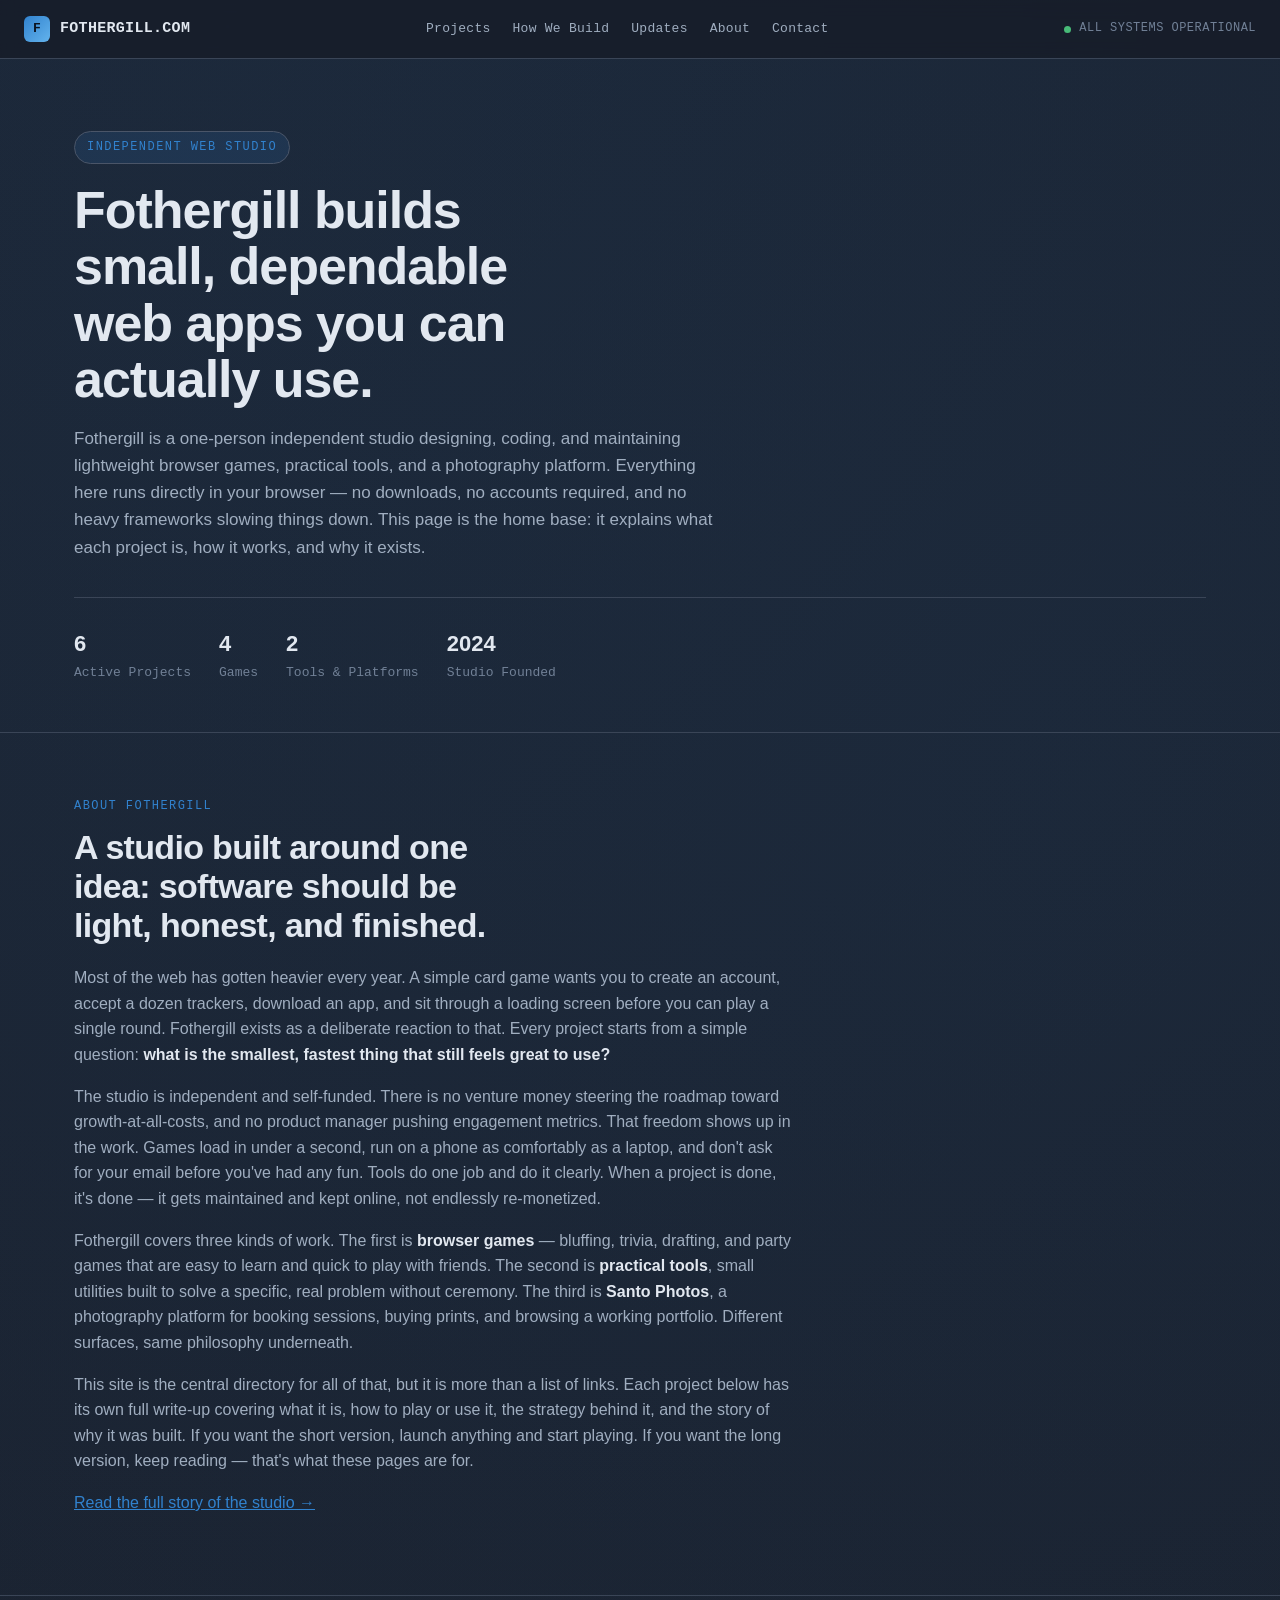
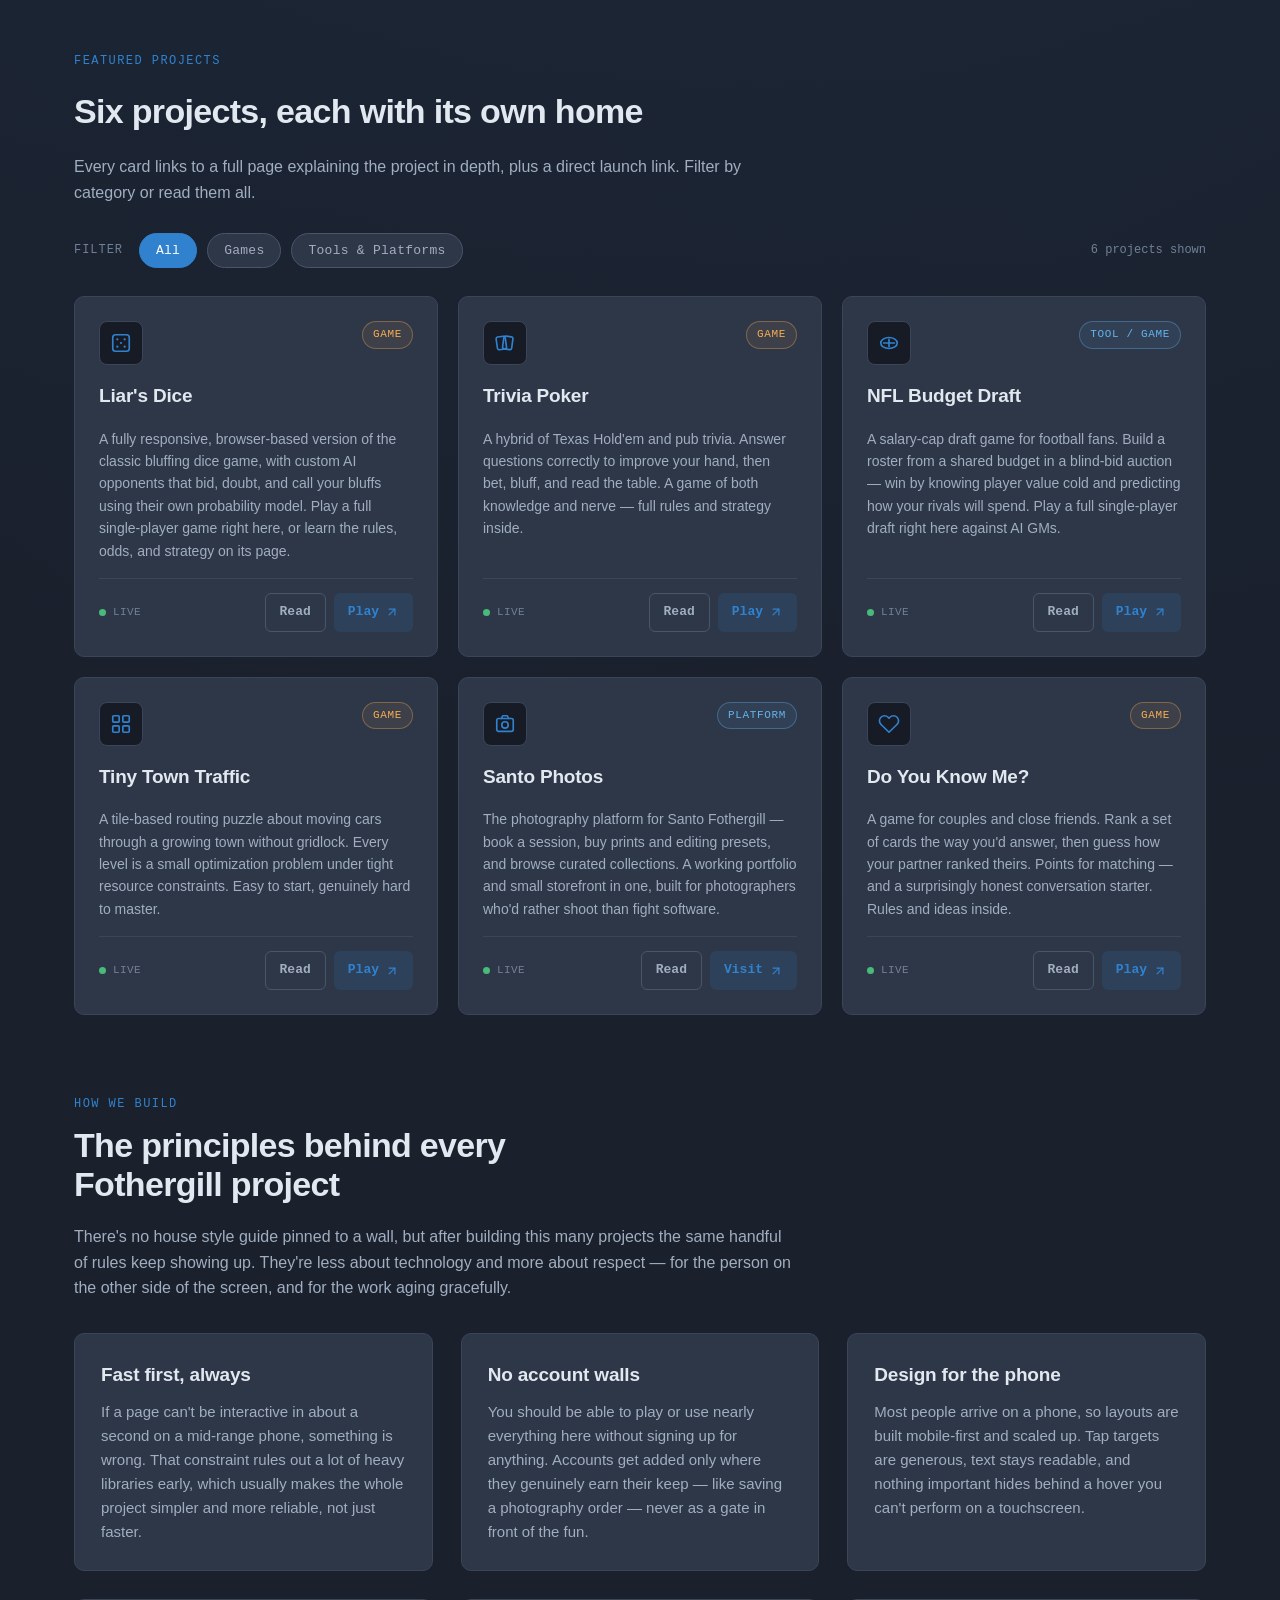
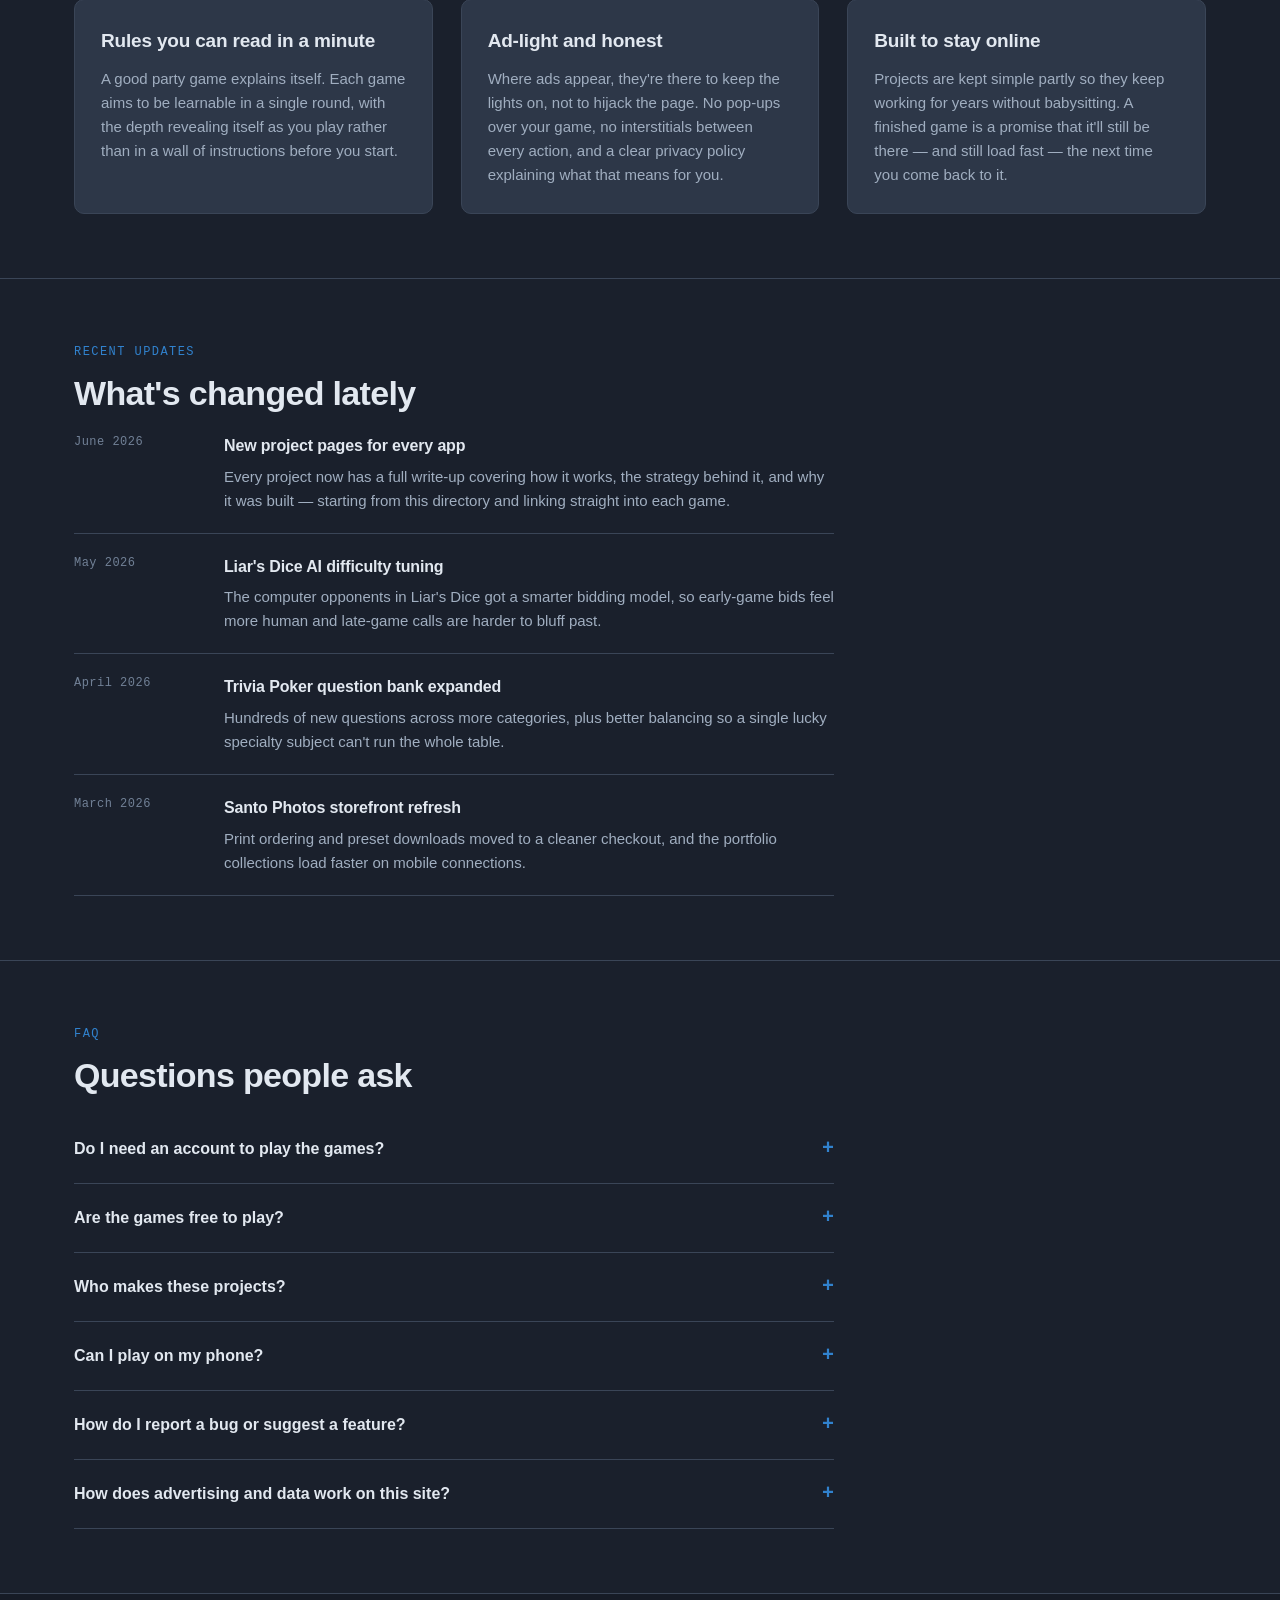
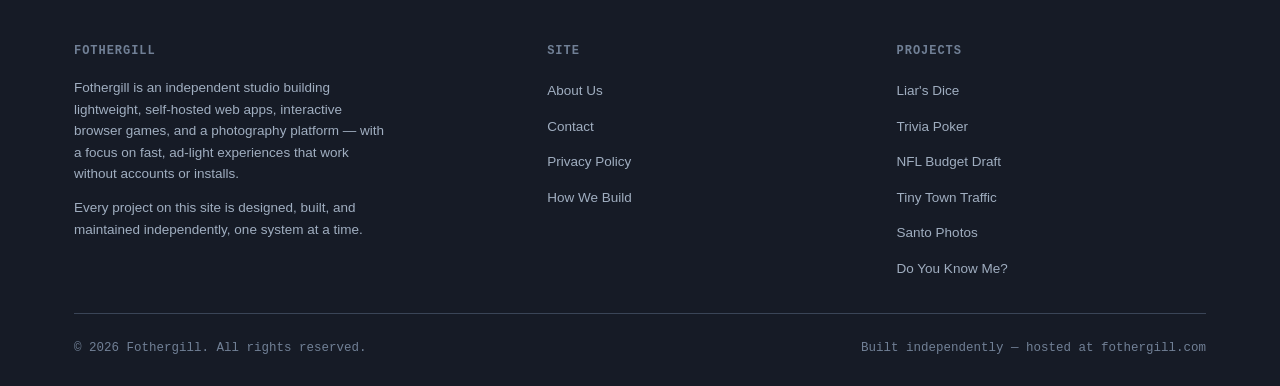
==== commit c4dbf0e7: "nfl" ====
--- a/index.html
+++ b/index.html
@@ -145,12 +145,12 @@
             <span class="card-tag utilities">Tool / Game</span>
           </div>
           <h3 class="card-title"><a href="projects/nfl-budget-draft.html">NFL Budget Draft</a></h3>
-          <p>A salary-cap draft game for football fans. You and your friends build rosters from a shared budget — win by knowing player value cold and predicting how your rivals will spend. A test of NFL knowledge and game theory.</p>
+          <p>A salary-cap draft game for football fans. Build a roster from a shared budget in a blind-bid auction — win by knowing player value cold and predicting how your rivals will spend. Play a full single-player draft right here against AI GMs.</p>
           <div class="card-footer">
             <span class="card-status"><span class="pulse-dot"></span>LIVE</span>
             <div class="card-actions">
               <a class="card-link ghost" href="projects/nfl-budget-draft.html">Read</a>
-              <a class="card-link" href="https://budgetnfldraft.fothergill.com/" target="_blank" rel="noopener noreferrer">Play
+              <a class="card-link" href="budget-draft/">Play
                 <svg viewBox="0 0 24 24" fill="none" stroke="currentColor" stroke-width="2" stroke-linecap="round" stroke-linejoin="round"><path d="M7 17L17 7"/><path d="M7 7h10v10"/></svg>
               </a>
             </div>
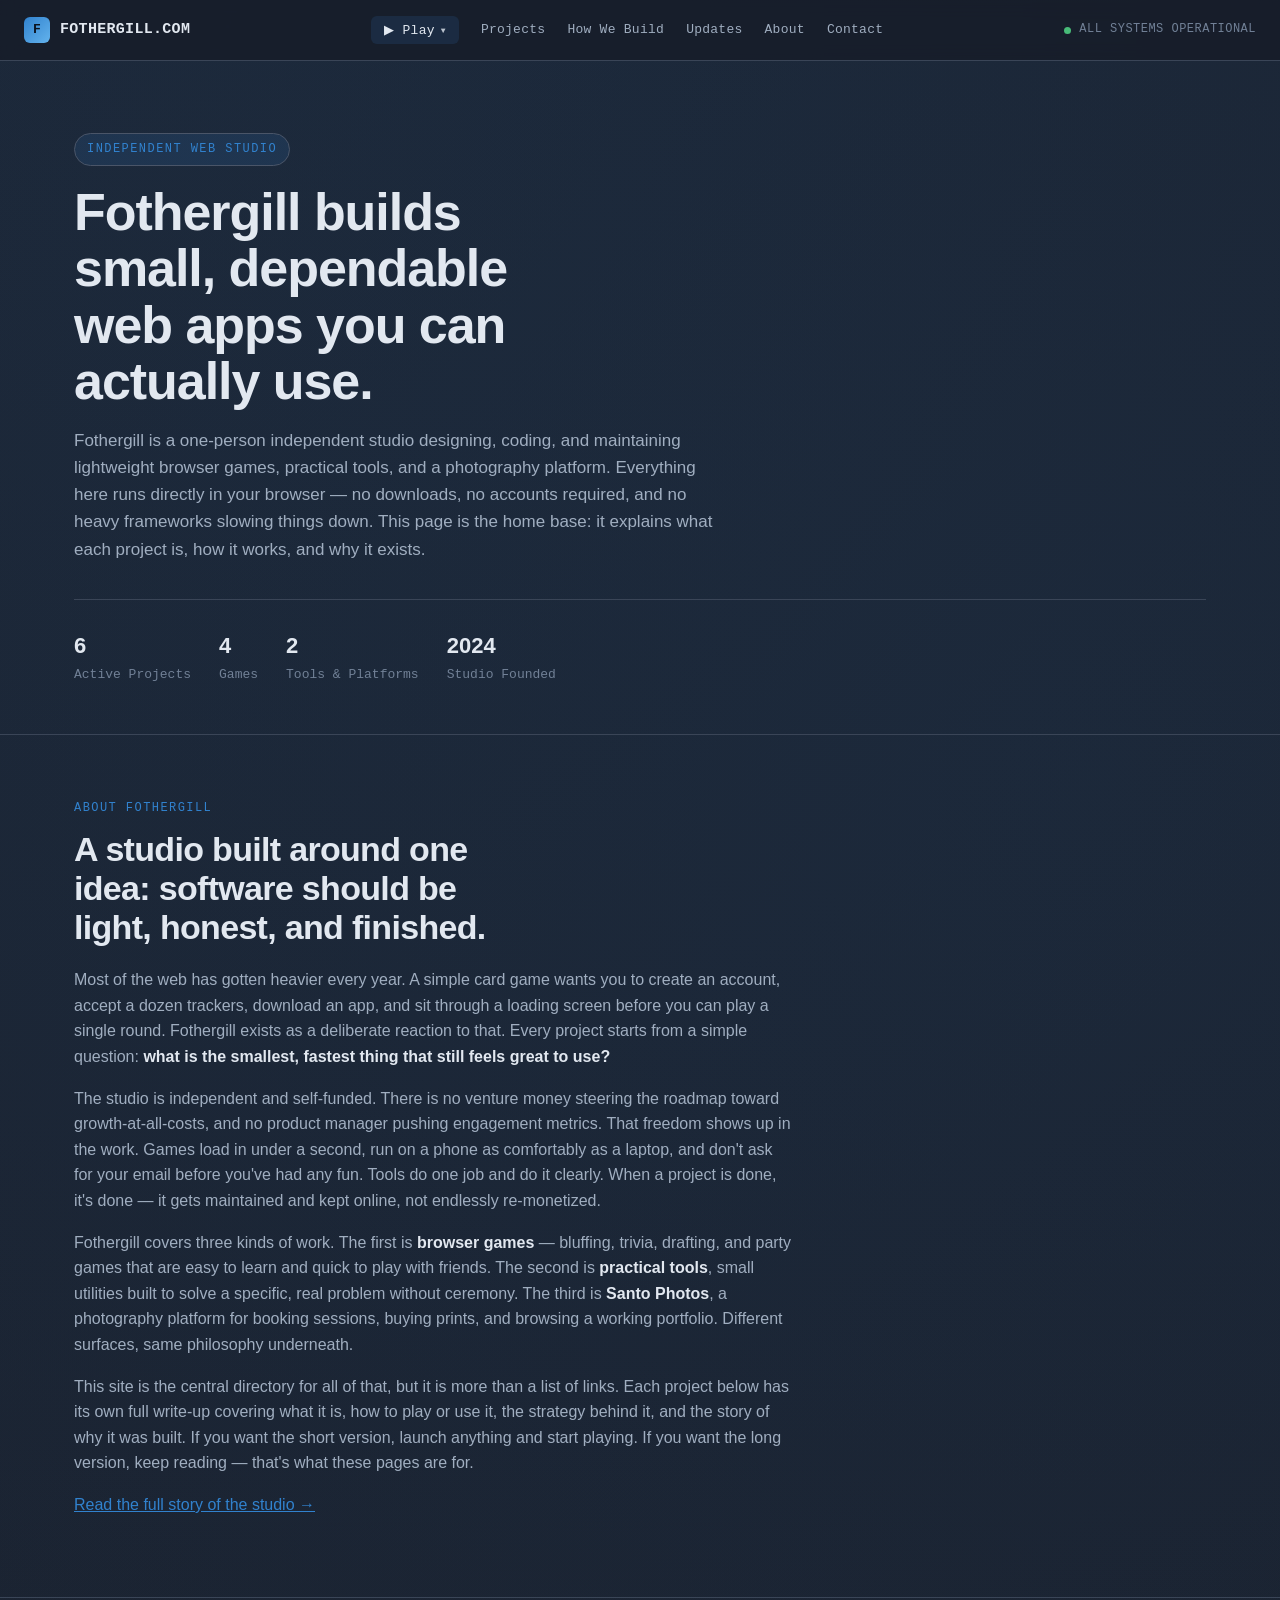
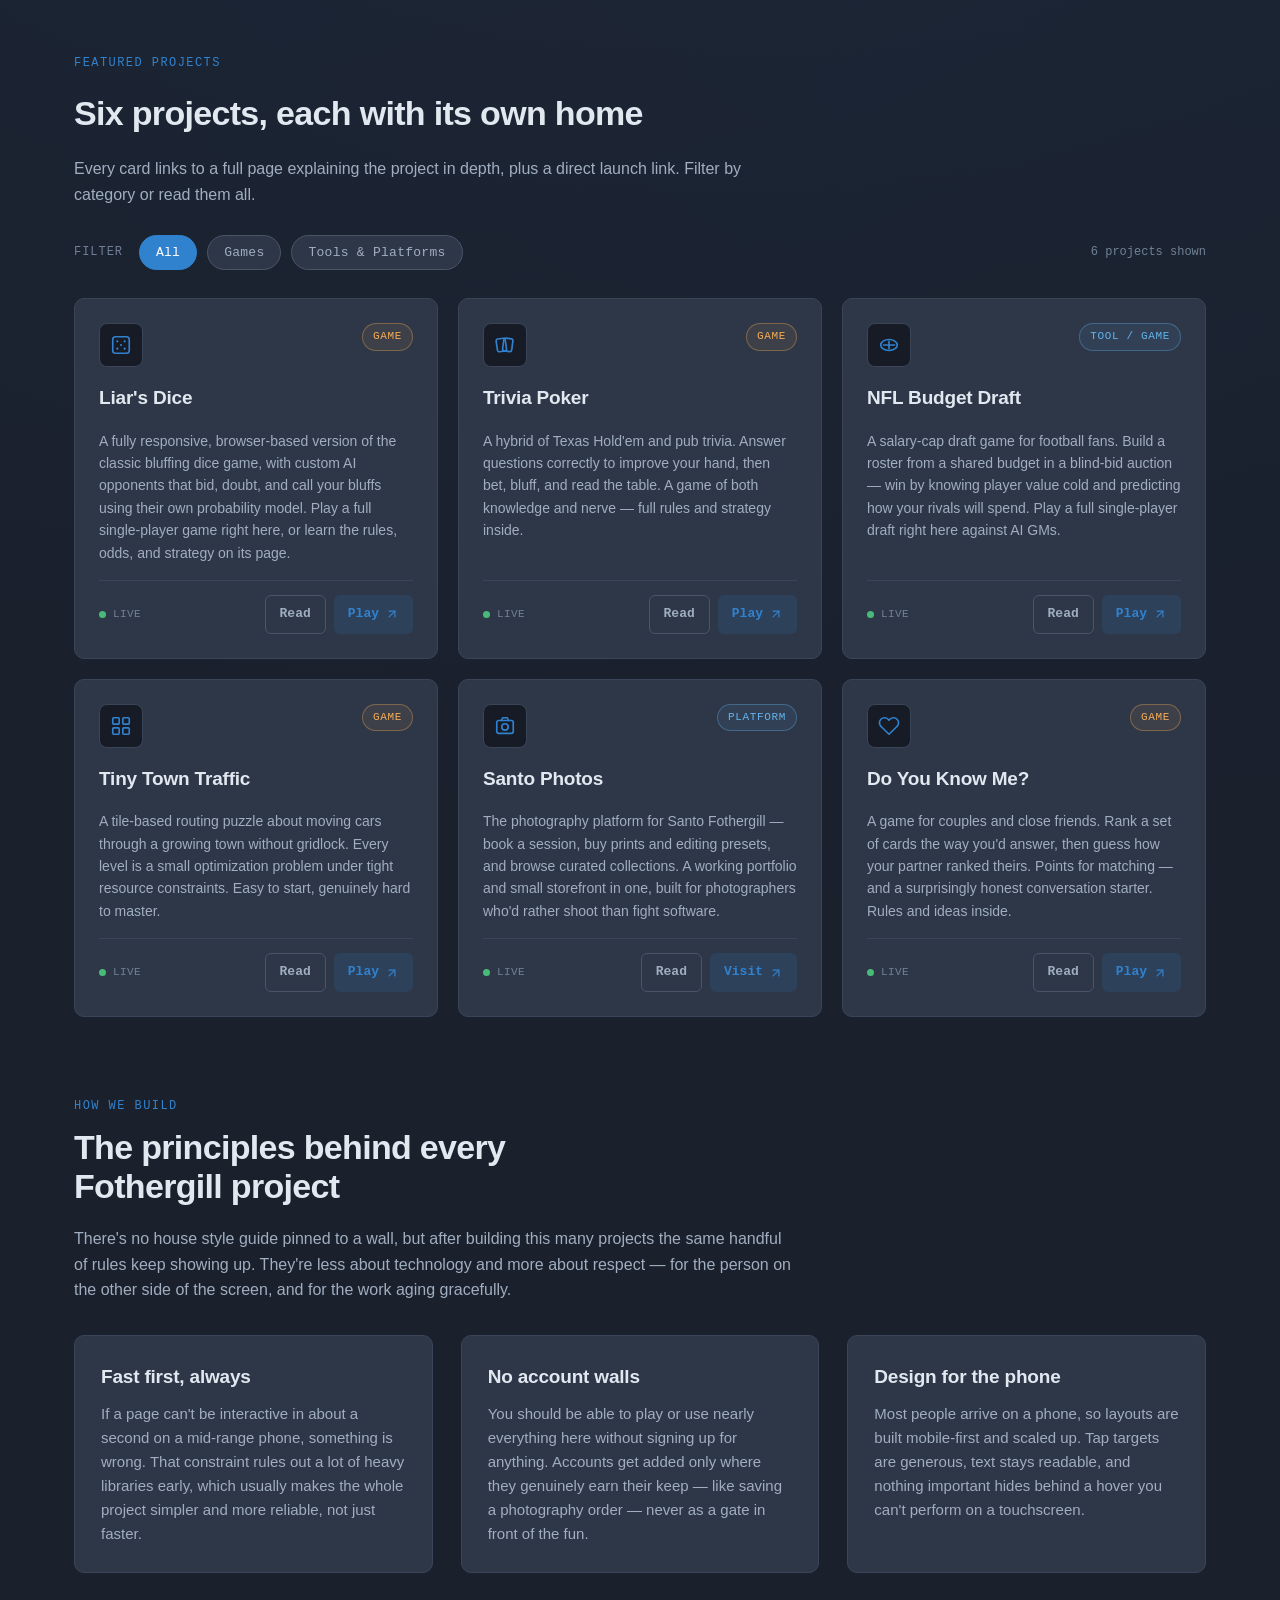
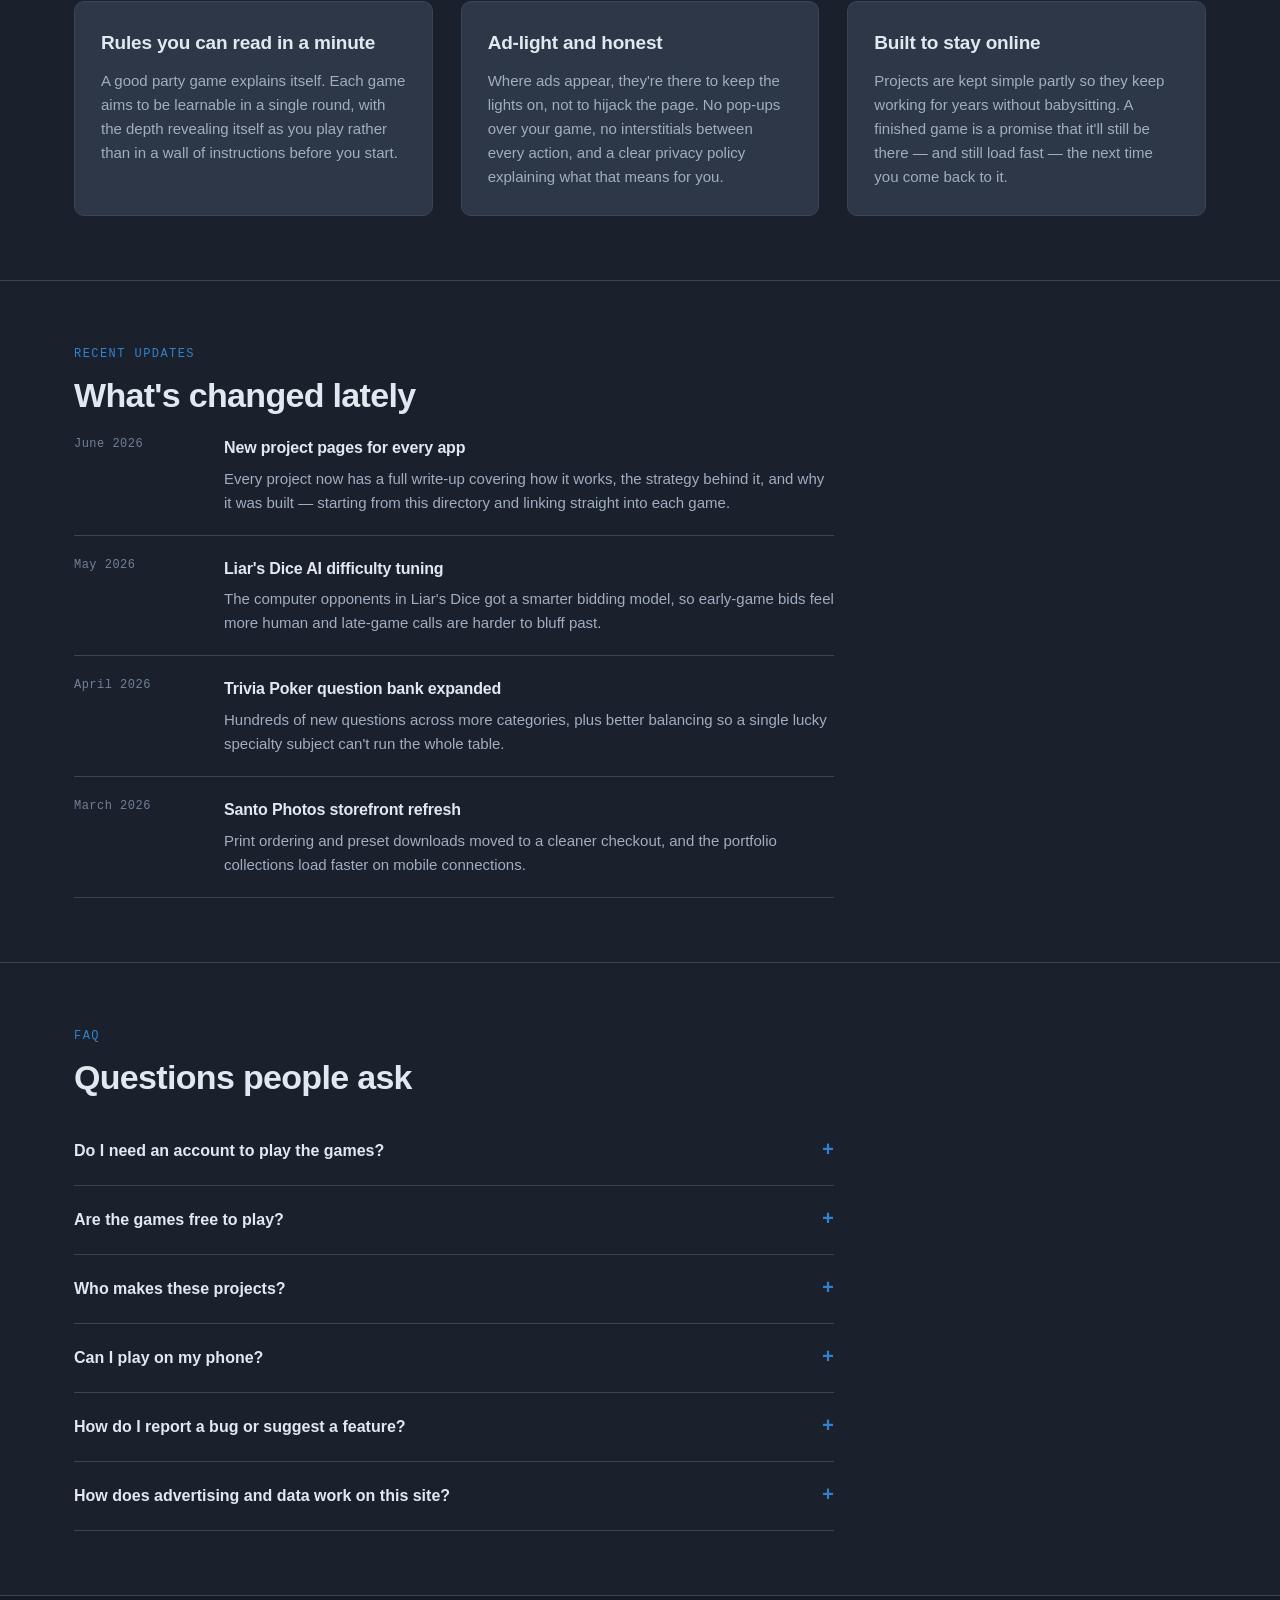
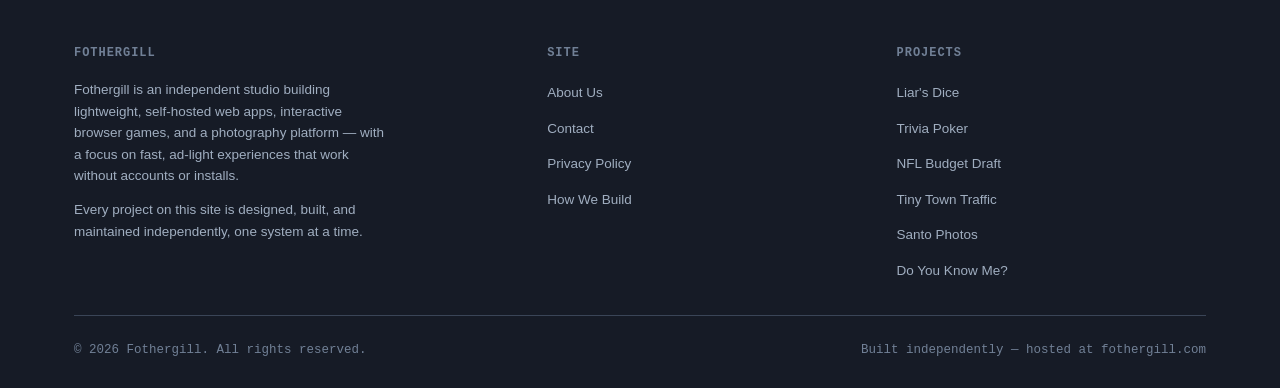
==== commit 474a5480: "nfl" ====
--- a/index.html
+++ b/index.html
@@ -22,6 +22,14 @@
       FOTHERGILL.COM
     </a>
     <nav class="topnav" aria-label="Primary">
+      <div class="play-menu">
+        <button type="button" class="play-toggle" aria-haspopup="true">▶ Play <span class="caret">▼</span></button>
+        <div class="play-dropdown">
+          <a href="liar-dice/"><span class="dot">🎲</span>Liar's Dice</a>
+          <a href="budget-draft/"><span class="dot">🏈</span>NFL Budget Draft</a>
+          <a href="tiny-town-traffic/"><span class="dot">🚦</span>Tiny Town Traffic</a>
+        </div>
+      </div>
       <a href="#projects">Projects</a>
       <a href="#how-we-build">How We Build</a>
       <a href="#updates">Updates</a>
@@ -171,7 +179,7 @@
             <span class="card-status"><span class="pulse-dot"></span>LIVE</span>
             <div class="card-actions">
               <a class="card-link ghost" href="projects/tiny-town-traffic.html">Read</a>
-              <a class="card-link" href="https://santofother.github.io/Tiny-Town-Traffic/" target="_blank" rel="noopener noreferrer">Play
+              <a class="card-link" href="tiny-town-traffic/">Play
                 <svg viewBox="0 0 24 24" fill="none" stroke="currentColor" stroke-width="2" stroke-linecap="round" stroke-linejoin="round"><path d="M7 17L17 7"/><path d="M7 7h10v10"/></svg>
               </a>
             </div>
--- a/style.css
+++ b/style.css
@@ -111,6 +111,72 @@
 }
 .topnav a:hover, .topnav a.active{ color: var(--text-primary); }
 
+/* ---------- Play dropdown (top nav) ---------- */
+.play-menu{ position: relative; display: inline-flex; }
+.play-toggle{
+  font-family: var(--mono);
+  font-size: 13px;
+  letter-spacing: 0.02em;
+  color: var(--text-primary);
+  background: var(--accent-soft);
+  border: 1px solid transparent;
+  border-radius: 6px;
+  padding: 5px 12px;
+  cursor: pointer;
+  display: inline-flex;
+  align-items: center;
+  gap: 6px;
+  transition: border-color 0.15s ease, background 0.15s ease;
+}
+.play-toggle:hover{ border-color: var(--accent); }
+.play-toggle .caret{ font-size: 8px; opacity: 0.8; transition: transform 0.18s ease; }
+.play-menu:hover .play-toggle .caret,
+.play-menu:focus-within .play-toggle .caret{ transform: rotate(180deg); }
+.play-dropdown{
+  position: absolute;
+  top: calc(100% + 10px);
+  left: 50%;
+  transform: translateX(-50%) translateY(-6px);
+  background: var(--bg-elevated);
+  border: 1px solid var(--border-soft);
+  border-radius: 10px;
+  padding: 6px;
+  min-width: 190px;
+  display: flex;
+  flex-direction: column;
+  gap: 2px;
+  opacity: 0;
+  visibility: hidden;
+  pointer-events: none;
+  box-shadow: 0 14px 34px rgba(0,0,0,0.4);
+  z-index: 60;
+  transition: opacity 0.15s ease, transform 0.15s ease, visibility 0.15s;
+}
+/* transparent bridge so hover survives the gap between button and menu */
+.play-dropdown::before{ content:''; position:absolute; top:-10px; left:0; right:0; height:10px; }
+.play-menu:hover .play-dropdown,
+.play-menu:focus-within .play-dropdown{
+  opacity: 1;
+  visibility: visible;
+  pointer-events: auto;
+  transform: translateX(-50%) translateY(0);
+}
+.play-dropdown a{
+  font-family: var(--sans);
+  font-size: 14px;
+  color: var(--text-secondary);
+  padding: 9px 12px;
+  border-radius: 7px;
+  text-decoration: none;
+  white-space: nowrap;
+  display: flex;
+  align-items: center;
+  gap: 9px;
+  transition: background 0.12s ease, color 0.12s ease;
+}
+.play-dropdown a:hover{ background: var(--accent-soft); color: var(--text-primary); }
+.play-dropdown a .dot{ font-size: 13px; }
+
 .topbar-status{
   display: flex;
   align-items: center;
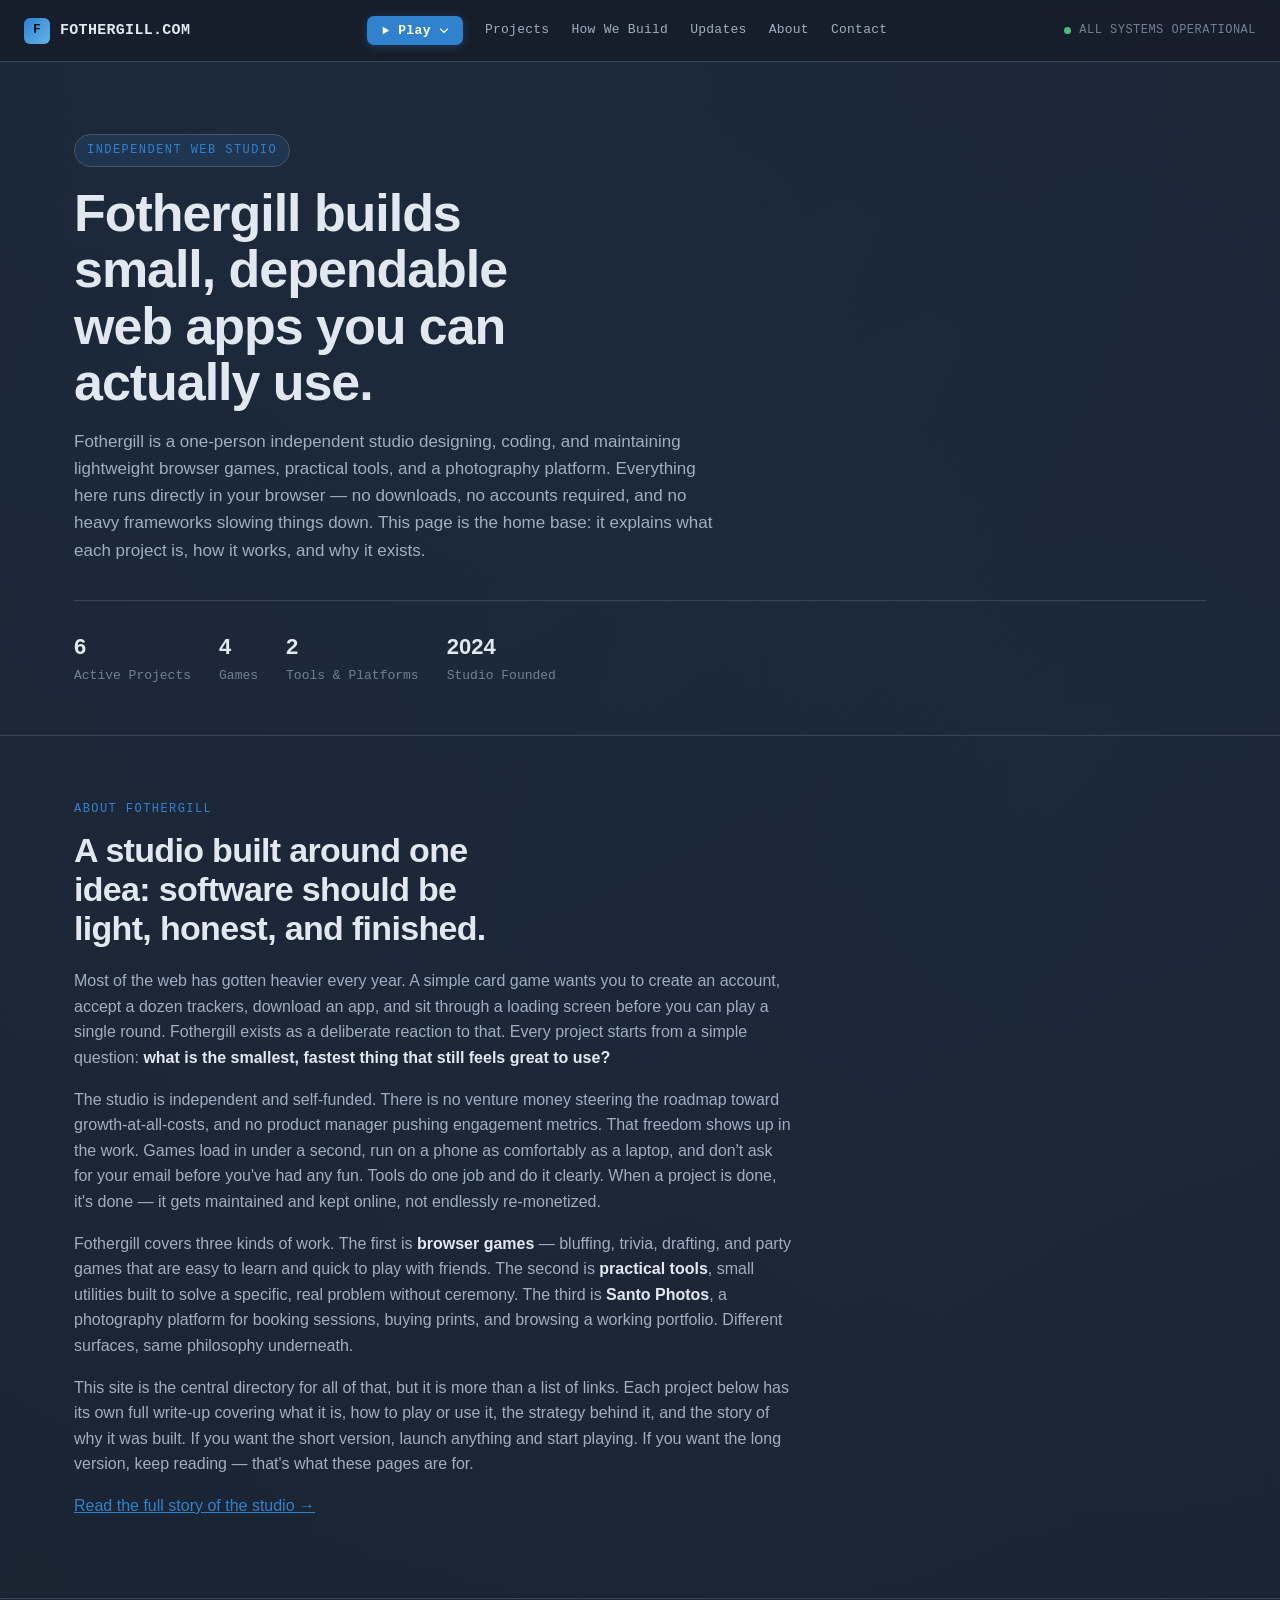
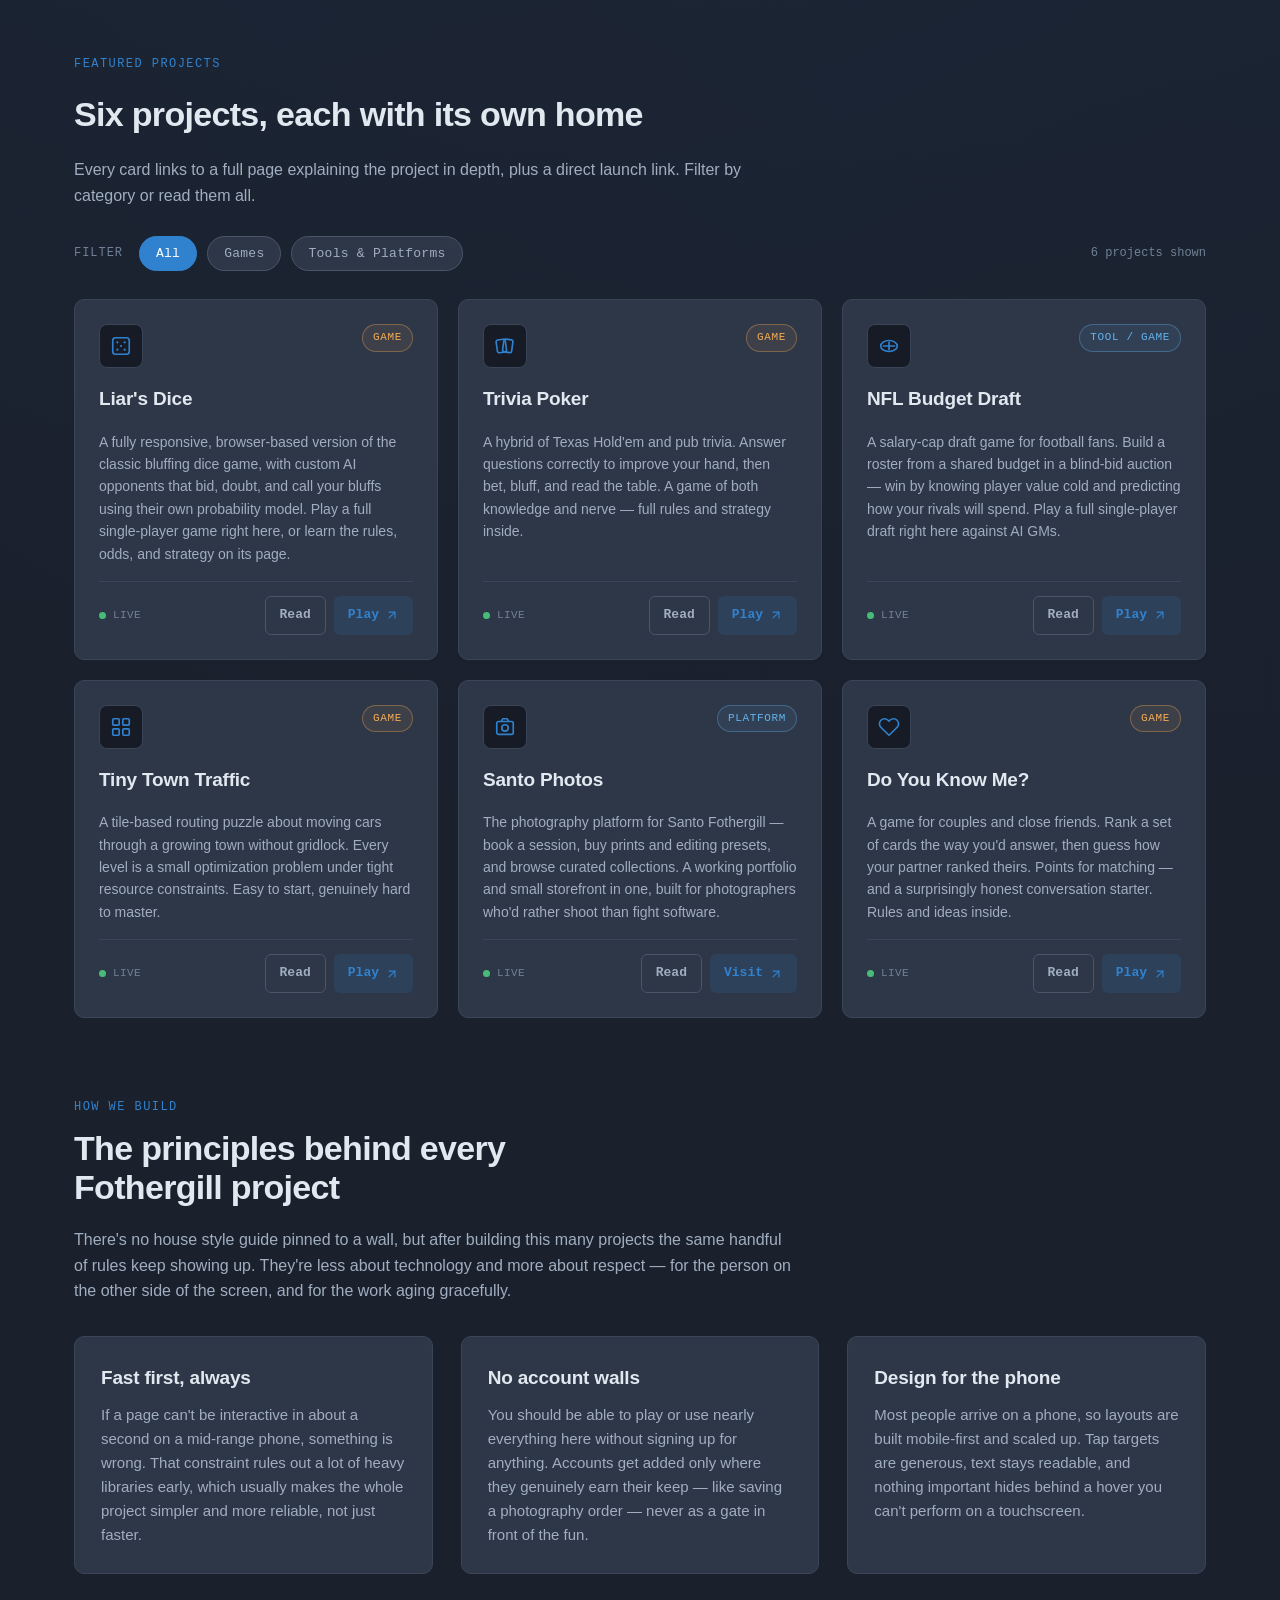
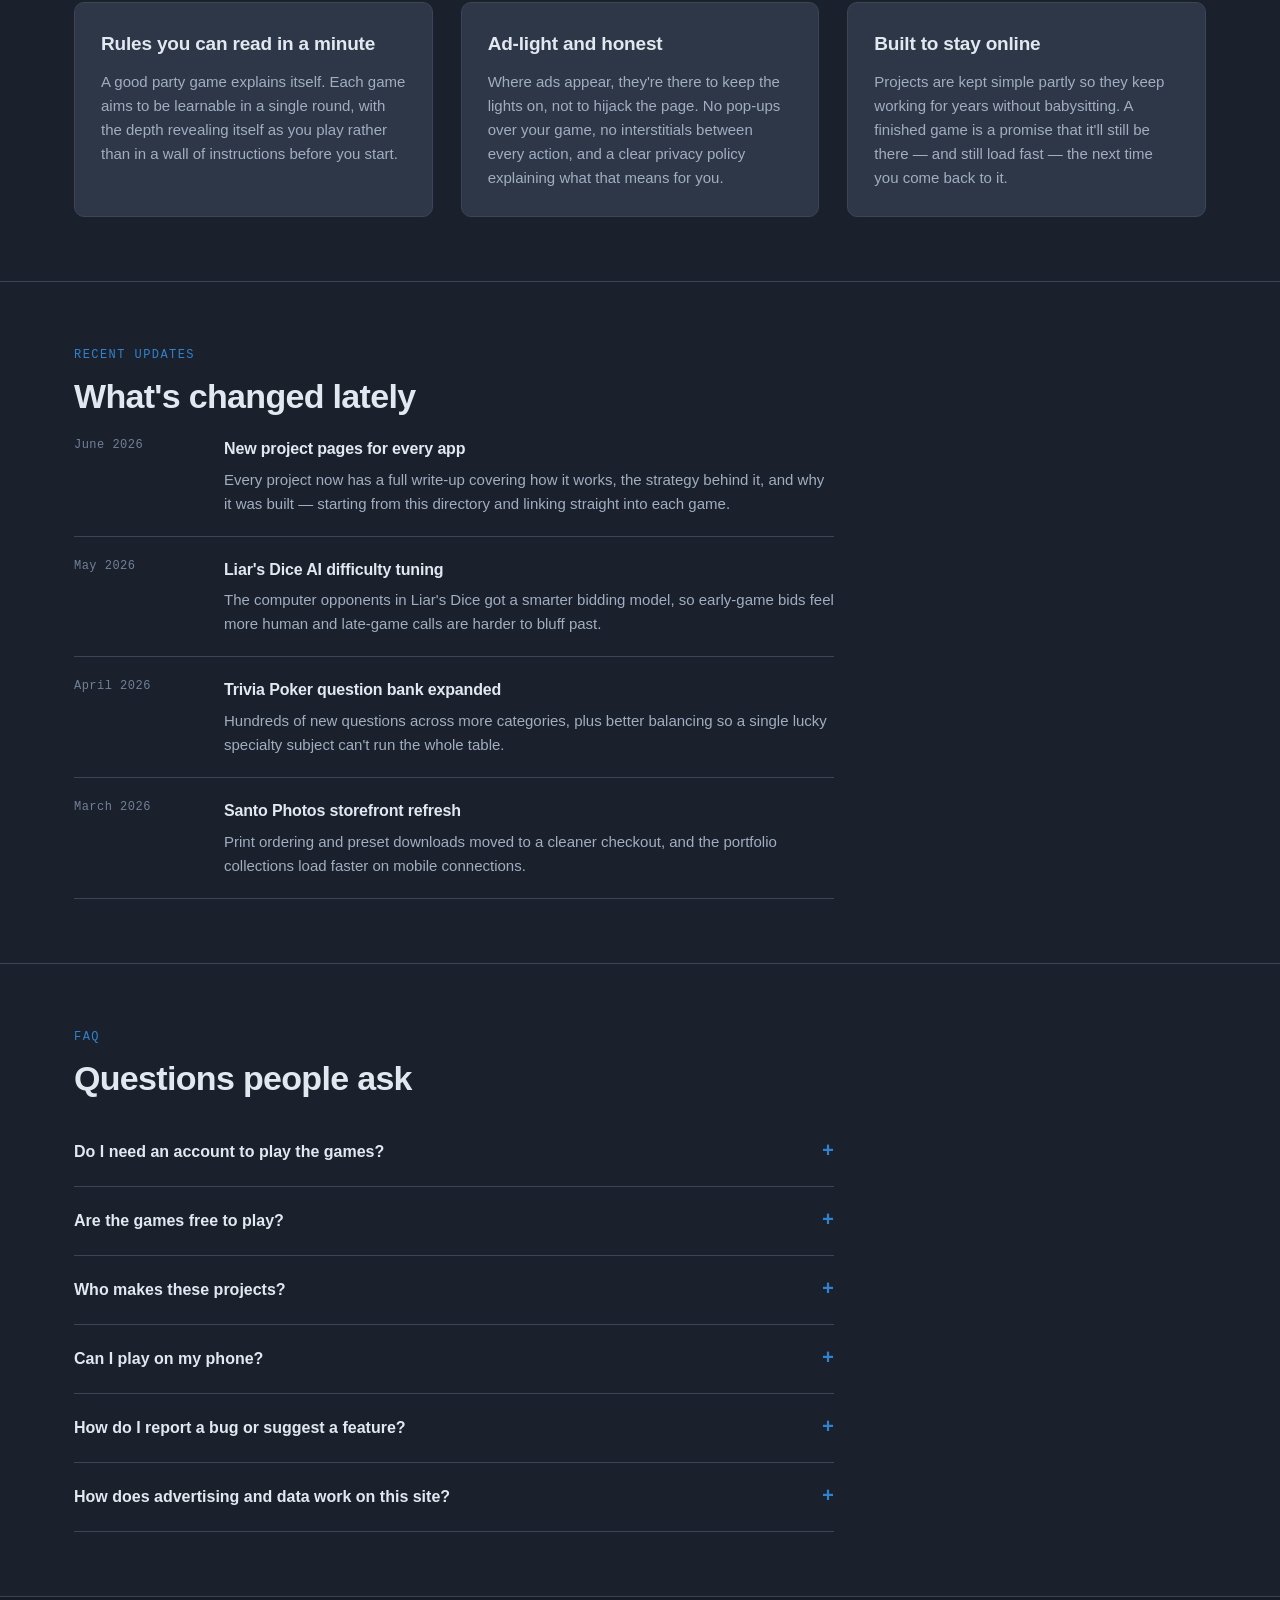
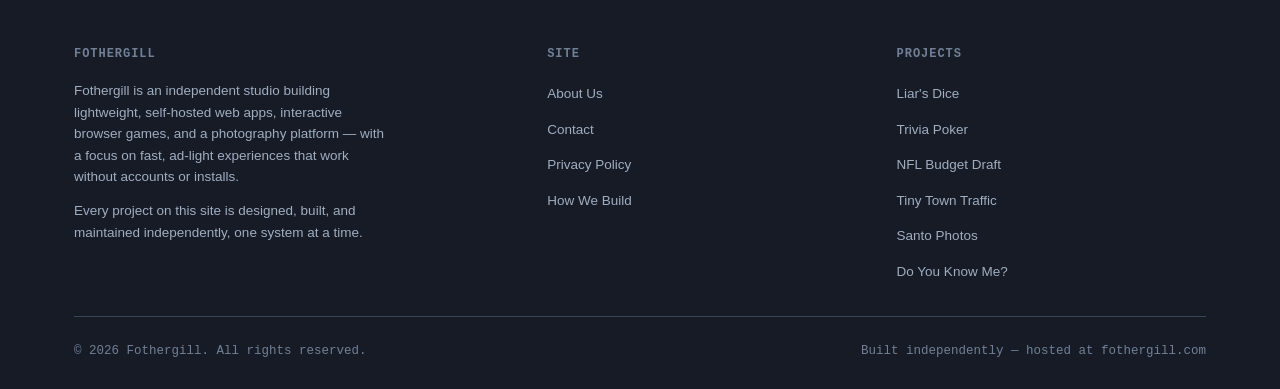
==== commit fc651b08: "header" ====
--- a/index.html
+++ b/index.html
@@ -23,11 +23,11 @@
     </a>
     <nav class="topnav" aria-label="Primary">
       <div class="play-menu">
-        <button type="button" class="play-toggle" aria-haspopup="true">▶ Play <span class="caret">▼</span></button>
+        <button type="button" class="play-toggle" aria-haspopup="true"><svg class="play-ico" viewBox="0 0 24 24" fill="currentColor"><path d="M6 4l14 8-14 8z"/></svg>Play<svg class="caret" viewBox="0 0 24 24" fill="none" stroke="currentColor" stroke-width="2.6" stroke-linecap="round" stroke-linejoin="round"><path d="M5 8l7 7 7-7"/></svg></button>
         <div class="play-dropdown">
-          <a href="liar-dice/"><span class="dot">🎲</span>Liar's Dice</a>
-          <a href="budget-draft/"><span class="dot">🏈</span>NFL Budget Draft</a>
-          <a href="tiny-town-traffic/"><span class="dot">🚦</span>Tiny Town Traffic</a>
+          <a href="liar-dice/"><svg viewBox="0 0 24 24" fill="none" stroke="currentColor" stroke-width="1.8" stroke-linecap="round" stroke-linejoin="round"><rect x="3" y="3" width="18" height="18" rx="3"/><circle cx="8" cy="8" r="1.2" fill="currentColor" stroke="none"/><circle cx="16" cy="8" r="1.2" fill="currentColor" stroke="none"/><circle cx="8" cy="16" r="1.2" fill="currentColor" stroke="none"/><circle cx="16" cy="16" r="1.2" fill="currentColor" stroke="none"/><circle cx="12" cy="12" r="1.2" fill="currentColor" stroke="none"/></svg>Liar's Dice</a>
+          <a href="budget-draft/"><svg viewBox="0 0 24 24" fill="none" stroke="currentColor" stroke-width="1.8" stroke-linecap="round" stroke-linejoin="round"><ellipse cx="12" cy="12" rx="9" ry="6"/><path d="M6 12h12M12 8v8"/></svg>NFL Budget Draft</a>
+          <a href="tiny-town-traffic/"><svg viewBox="0 0 24 24" fill="none" stroke="currentColor" stroke-width="1.8" stroke-linecap="round" stroke-linejoin="round"><rect x="3" y="3" width="7" height="7" rx="1"/><rect x="14" y="3" width="7" height="7" rx="1"/><rect x="3" y="14" width="7" height="7" rx="1"/><rect x="14" y="14" width="7" height="7" rx="1"/></svg>Tiny Town Traffic</a>
         </div>
       </div>
       <a href="#projects">Projects</a>
--- a/style.css
+++ b/style.css
@@ -116,66 +116,75 @@
 .play-toggle{
   font-family: var(--mono);
   font-size: 13px;
-  letter-spacing: 0.02em;
-  color: var(--text-primary);
-  background: var(--accent-soft);
-  border: 1px solid transparent;
-  border-radius: 6px;
-  padding: 5px 12px;
+  letter-spacing: 0.03em;
+  font-weight: 600;
+  color: #fff;
+  background: var(--accent);
+  border: none;
+  border-radius: 7px;
+  padding: 7px 13px;
   cursor: pointer;
   display: inline-flex;
   align-items: center;
-  gap: 6px;
-  transition: border-color 0.15s ease, background 0.15s ease;
-}
-.play-toggle:hover{ border-color: var(--accent); }
-.play-toggle .caret{ font-size: 8px; opacity: 0.8; transition: transform 0.18s ease; }
+  gap: 7px;
+  box-shadow: 0 2px 10px rgba(49,130,206,0.30);
+  transition: background 0.16s ease, box-shadow 0.16s ease;
+}
+.play-toggle:hover{ background: var(--accent-hover); box-shadow: 0 4px 14px rgba(49,130,206,0.45); }
+.play-toggle:focus-visible{ outline: 2px solid #63b3ed; outline-offset: 2px; }
+.play-toggle .play-ico{ width: 11px; height: 11px; }
+.play-toggle .caret{ width: 12px; height: 12px; opacity: 0.9; transition: transform 0.2s ease; }
 .play-menu:hover .play-toggle .caret,
 .play-menu:focus-within .play-toggle .caret{ transform: rotate(180deg); }
+
 .play-dropdown{
   position: absolute;
-  top: calc(100% + 10px);
-  left: 50%;
-  transform: translateX(-50%) translateY(-6px);
-  background: var(--bg-elevated);
+  top: calc(100% + 12px);
+  left: 0;
+  background: rgba(22, 27, 38, 0.96);
+  -webkit-backdrop-filter: blur(12px);
+  backdrop-filter: blur(12px);
   border: 1px solid var(--border-soft);
-  border-radius: 10px;
-  padding: 6px;
-  min-width: 190px;
+  border-radius: 12px;
+  padding: 7px;
+  min-width: 212px;
   display: flex;
   flex-direction: column;
   gap: 2px;
   opacity: 0;
   visibility: hidden;
   pointer-events: none;
-  box-shadow: 0 14px 34px rgba(0,0,0,0.4);
+  transform: translateY(-8px);
+  box-shadow: 0 18px 40px rgba(0,0,0,0.45), 0 2px 8px rgba(0,0,0,0.3);
   z-index: 60;
-  transition: opacity 0.15s ease, transform 0.15s ease, visibility 0.15s;
+  transition: opacity 0.16s ease, transform 0.16s ease, visibility 0.16s;
 }
 /* transparent bridge so hover survives the gap between button and menu */
-.play-dropdown::before{ content:''; position:absolute; top:-10px; left:0; right:0; height:10px; }
+.play-dropdown::before{ content:''; position:absolute; top:-12px; left:0; right:0; height:12px; }
 .play-menu:hover .play-dropdown,
 .play-menu:focus-within .play-dropdown{
   opacity: 1;
   visibility: visible;
   pointer-events: auto;
-  transform: translateX(-50%) translateY(0);
+  transform: translateY(0);
 }
 .play-dropdown a{
   font-family: var(--sans);
   font-size: 14px;
-  color: var(--text-secondary);
-  padding: 9px 12px;
-  border-radius: 7px;
+  font-weight: 500;
+  color: var(--text-secondary);
+  padding: 10px 12px;
+  border-radius: 8px;
   text-decoration: none;
   white-space: nowrap;
   display: flex;
   align-items: center;
-  gap: 9px;
-  transition: background 0.12s ease, color 0.12s ease;
-}
+  gap: 11px;
+  transition: background 0.13s ease, color 0.13s ease;
+}
+.play-dropdown a svg{ width: 17px; height: 17px; color: var(--text-muted); flex-shrink: 0; transition: color 0.13s ease; }
 .play-dropdown a:hover{ background: var(--accent-soft); color: var(--text-primary); }
-.play-dropdown a .dot{ font-size: 13px; }
+.play-dropdown a:hover svg{ color: var(--accent); }
 
 .topbar-status{
   display: flex;
